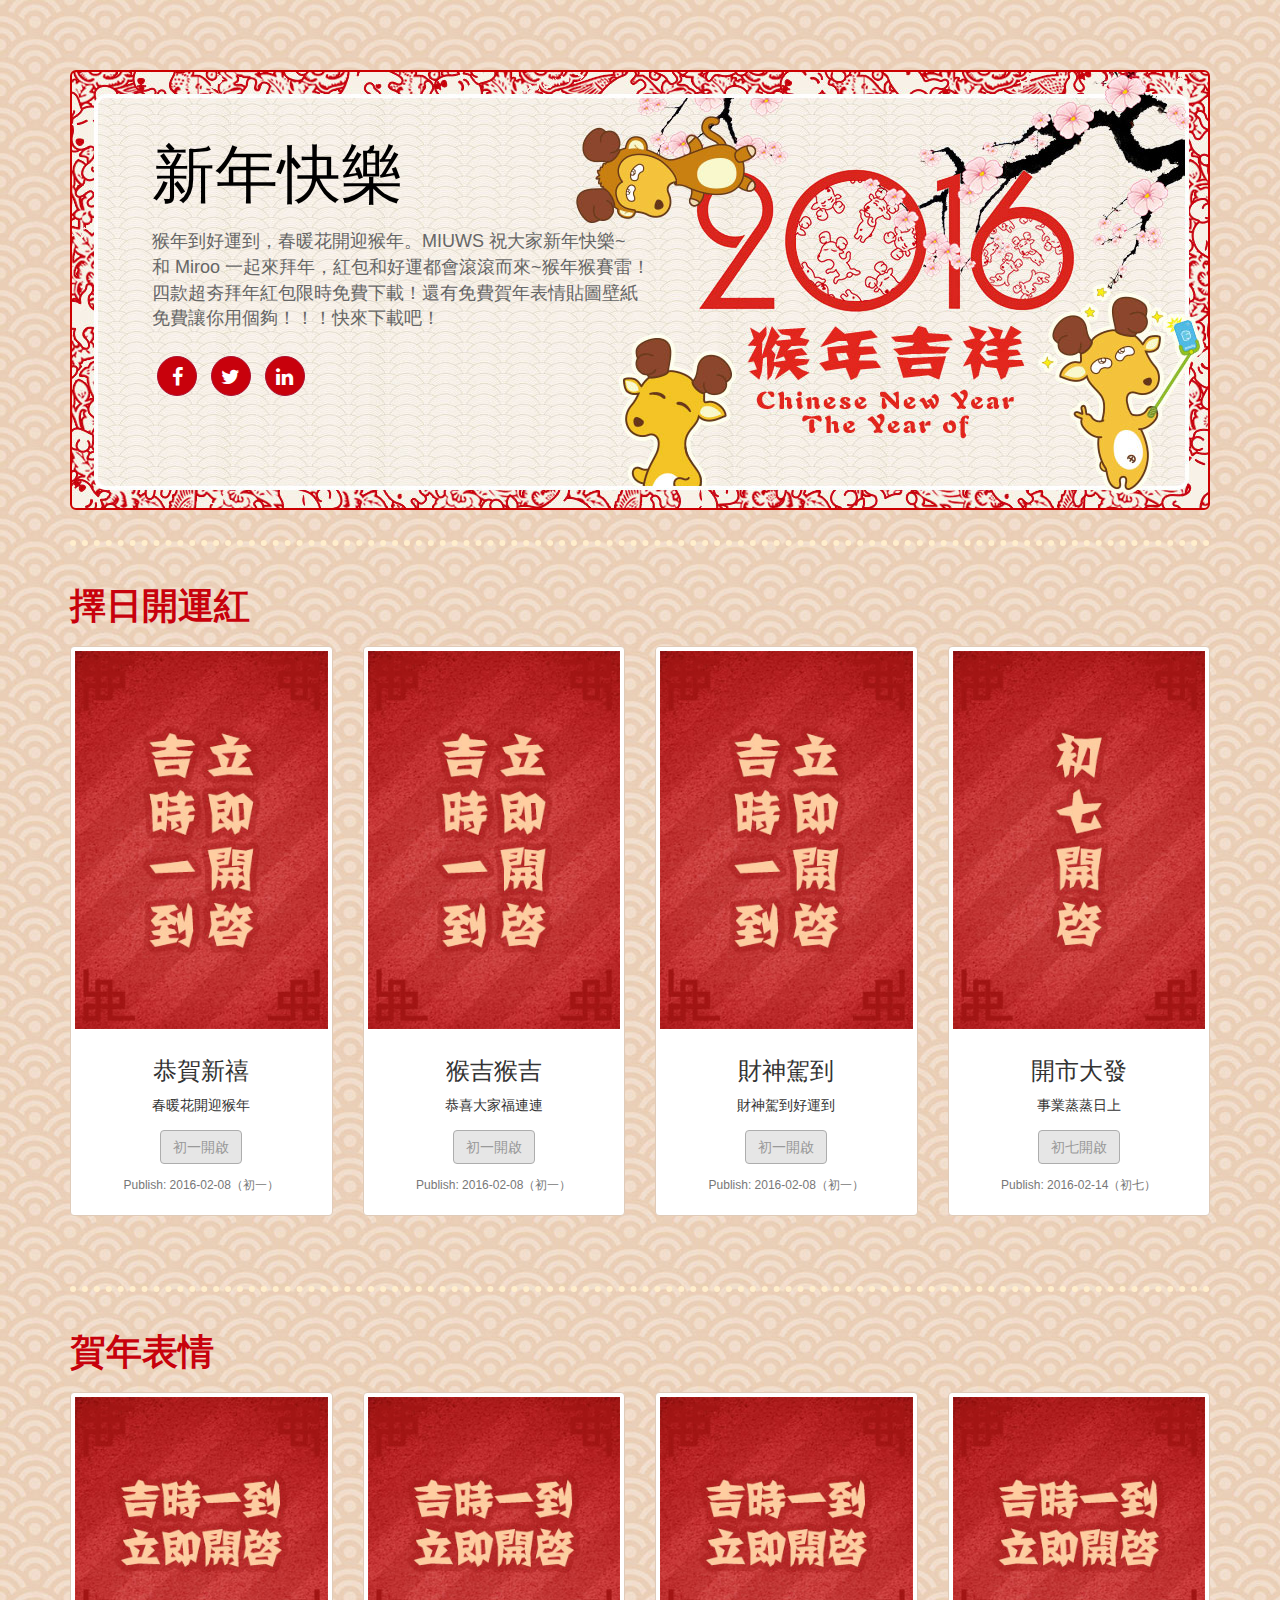
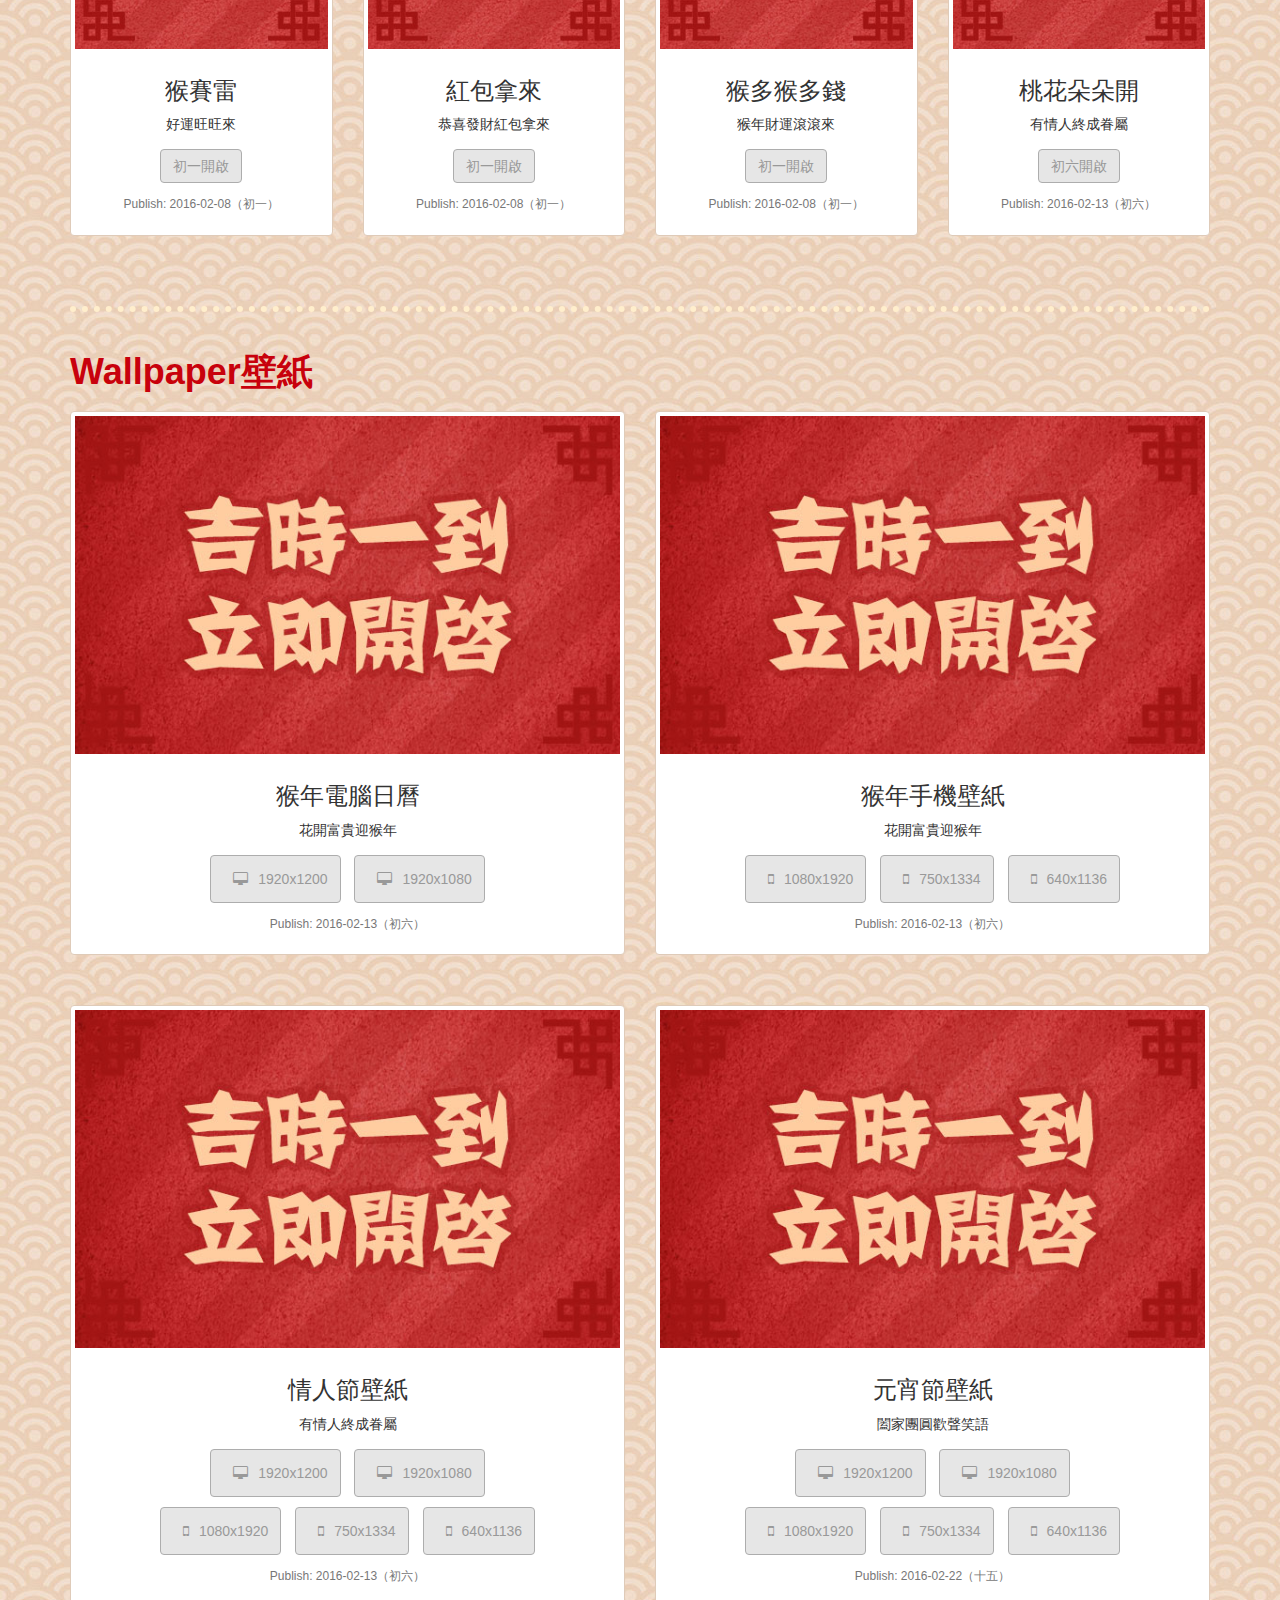
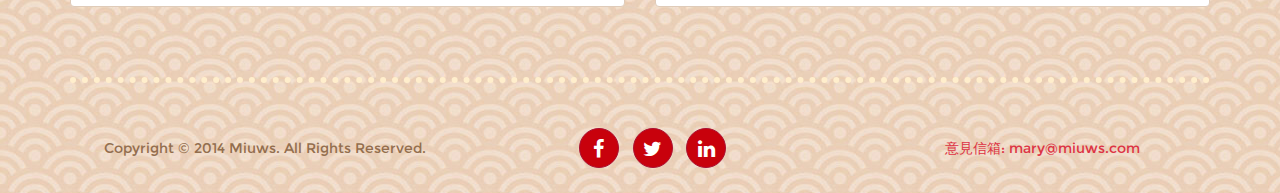
==== activity/ny-2016.html @ 9ef188cf "修改標題，加入品牌標識" ====
<!DOCTYPE html>
<html lang="en">
<head>
<meta charset="utf-8">
<meta http-equiv="X-UA-Compatible" content="IE=edge">
<meta name="viewport" content="width=device-width, initial-scale=1">
<meta name="description" content="">
<meta name="author" content="">
<title>MIUWS.COM - Happy Chinese New Year 2016</title>

<!-- Bootstrap Core CSS -->
<link rel="stylesheet" type="text/css" href="../css/bootstrap.min.css">

<!-- Custom CSS -->
<link href="css/heroic-features.css" rel="stylesheet">

<!-- Custom Fonts -->
<link href="../font-awesome/css/font-awesome.min.css" rel="stylesheet" type="text/css">
<link href="../googleapis/fonts.css" rel="stylesheet" type="text/css">

<!-- HTML5 Shim and Respond.js IE8 support of HTML5 elements and media queries -->
<!-- WARNING: Respond.js doesn't work if you view the page via file:// -->
<!--[if lt IE 9]>
        <script src="https://oss.maxcdn.com/libs/html5shiv/3.7.0/html5shiv.js"></script>
        <script src="https://oss.maxcdn.com/libs/respond.js/1.4.2/respond.min.js"></script>
    <![endif]-->

</head>

<body>

<!-- Page Content -->
<div class="container"> 
  
  <!-- Jumbotron Header -->
  <header class="jumbotron hero-spacer">
    <h1>新年快樂</h1>
    <p>猴年到好運到，春暖花開迎猴年。MIUWS 祝大家新年快樂~
    <br>和 Miroo 一起來拜年，紅包和好運都會滾滾而來~猴年猴賽雷！
    <br>四款超夯拜年紅包限時免費下載！還有免費賀年表情貼圖壁紙免費讓你用個夠！！！快來下載吧！
    </p>
    <ul class="list-inline social-buttons">
      <li class="text-center"><a href="https://www.facebook.com/MIUWS-790879564378055"><i class="fa fa-facebook"></i></a> </li>
      <li class="text-center"><a href="https://twitter.com/MiuwsFamily"><i class="fa fa-twitter"></i></a> </li>
      <li class="text-center"><a href="https://www.instagram.com/miuwsfamily/"><i class="fa fa-linkedin"></i></a> </li>
    </ul>
  </header>
  <hr>
  
  <!-- Title -->
  <div class="row">
    <div class="col-lg-12">
      <h1 class="add-subh1">擇日開運紅</h1>
    </div>
  </div>
  <!-- /.row --> 
  
  <!-- Page Features -->
  <div class="row text-center">
    <div class="col-md-3 col-sm-6 hero-feature">
      <div class="thumbnail"> <img src="ny-2016-img/300x450.jpg" alt="">
        <div class="caption">
          <h3>恭賀新禧</h3>
          <p>春暖花開迎猴年</p>
          <p> <a class="btn btn-default">初一開啟</a>
          <!--<p><a href="#" class="btn btn-primary">點擊下載</a>-->
          </p>
          <h6 class="text-muted">Publish: 2016-02-08（初一）</h6>
        </div>
      </div>
    </div>
    <div class="col-md-3 col-sm-6 hero-feature">
      <div class="thumbnail"> <img src="ny-2016-img/300x450.jpg" alt="">
        <div class="caption">
          <h3>猴吉猴吉</h3>
          <p>恭喜大家福連連</p>
          <p> <a class="btn btn-default">初一開啟</a>
          <!--<p><a href="#" class="btn btn-primary">點擊下載</a>-->
          </p>
          <h6 class="text-muted">Publish: 2016-02-08（初一）</h6>
        </div>
      </div>
    </div>
    <div class="col-md-3 col-sm-6 hero-feature">
      <div class="thumbnail"> <img src="ny-2016-img/300x450.jpg" alt="">
        <div class="caption">
          <h3>財神駕到</h3>
          <p>財神駕到好運到</p>
          <p> <a class="btn btn-default">初一開啟</a>
          <!--<p><a href="#" class="btn btn-primary">點擊下載</a>-->
          </p>
          <h6 class="text-muted">Publish: 2016-02-08（初一）</h6>
        </div>
      </div>
    </div>
    <div class="col-md-3 col-sm-6 hero-feature">
      <div class="thumbnail"> <img src="ny-2016-img/300x450-2.jpg" alt="">
        <div class="caption">
          <h3>開市大發</h3>
          <p>事業蒸蒸日上</p>
          <p> <a class="btn btn-default">初七開啟</a>
          <!--<p><a href="#" class="btn btn-primary">點擊下載</a>-->
          </p>
          <h6 class="text-muted">Publish: 2016-02-14（初七）</h6>
        </div>
      </div>
    </div>
  </div>
  <!-- /.row -->
  
  <hr>
  
  <!-- Title -->
  <div class="row">
    <div class="col-lg-12">
      <h1 class="add-subh1">賀年表情</h1>
    </div>
  </div>
  <!-- /.row --> 
  
  <!-- Page Features -->
  <div class="row text-center">
    <div class="col-md-3 col-sm-6 hero-feature">
      <div class="thumbnail"> <img src="ny-2016-img/300x300.jpg" alt="">
        <div class="caption">
          <h3>猴賽雷</h3>
          <p>好運旺旺來</p>
          <p> <a class="btn btn-default">初一開啟</a>
          <!--<p><a href="#" class="btn btn-primary">點擊下載</a>-->
          </p>
          <h6 class="text-muted">Publish: 2016-02-08（初一）</h6>
        </div>
      </div>
    </div>
    <div class="col-md-3 col-sm-6 hero-feature">
      <div class="thumbnail"> <img src="ny-2016-img/300x300.jpg" alt="">
        <div class="caption">
          <h3>紅包拿來</h3>
          <p>恭喜發財紅包拿來</p>
          <p> <a class="btn btn-default">初一開啟</a>
          <!--<p><a href="#" class="btn btn-primary">點擊下載</a>-->
          </p>
          <h6 class="text-muted">Publish: 2016-02-08（初一）</h6>
        </div>
      </div>
    </div>
    <div class="col-md-3 col-sm-6 hero-feature">
      <div class="thumbnail"> <img src="ny-2016-img/300x300.jpg" alt="">
        <div class="caption">
          <h3>猴多猴多錢</h3>
          <p>猴年財運滾滾來</p>
          <p> <a class="btn btn-default">初一開啟</a>
          <!--<p><a href="#" class="btn btn-primary">點擊下載</a>-->
          </p>
          <h6 class="text-muted">Publish: 2016-02-08（初一）</h6>
        </div>
      </div>
    </div>
    <div class="col-md-3 col-sm-6 hero-feature">
      <div class="thumbnail"> <img src="ny-2016-img/300x300.jpg" alt="">
        <div class="caption">
          <h3>桃花朵朵開</h3>
          <p>有情人終成眷屬</p>
          <p> <a class="btn btn-default">初六開啟</a>
          <!--<p><a href="#" class="btn btn-primary">點擊下載</a>-->
          </p>
          <h6 class="text-muted">Publish: 2016-02-13（初六）</h6>
        </div>
      </div>
    </div>
  </div>
  <!-- /.row -->
  
  <hr>
  
  <!-- Title -->
  <div class="row">
    <div class="col-lg-12">
      <h1 class="add-subh1">Wallpaper壁紙</h1>
    </div>
  </div>
  <!-- /.row --> 
  
  <!-- Page Features -->
  <div class="row text-center">
    <div class="col-sm-6 hero-feature">
      <div class="thumbnail"> <img src="ny-2016-img/580x360.jpg" alt="">
        <div class="caption">
          <h3>猴年電腦日曆</h3>
          <p>花開富貴迎猴年</p>
          <p>
          	<a class="btn btn-default"><i class="fa fa-desktop"></i>1920x1200</a><!-- primary -->
          	<a class="btn btn-default"><i class="fa fa-desktop"></i>1920x1080</a>
          </p>
          <h6 class="text-muted">Publish: 2016-02-13（初六）</h6>
        </div>
      </div>
    </div>
    <div class="col-sm-6 hero-feature">
      <div class="thumbnail"> <img src="ny-2016-img/580x360.jpg" alt="">
        <div class="caption">
          <h3>猴年手機壁紙</h3>
          <p>花開富貴迎猴年</p>
          <p>
            <a class="btn btn-default"><i class="fa fa-mobile-phone"></i>1080x1920</a>
            <a class="btn btn-default"><i class="fa fa-mobile-phone"></i>750x1334</a>
            <a class="btn btn-default"><i class="fa fa-mobile-phone"></i>640x1136</a>
          </p>
          <h6 class="text-muted">Publish: 2016-02-13（初六）</h6>
        </div>
      </div>
    </div>
  </div>
  <!-- /.row -->
  
  <!-- Page Features -->
  <div class="row text-center">
    <div class="col-sm-6 hero-feature">
      <div class="thumbnail"> <img src="ny-2016-img/580x360.jpg" alt="">
        <div class="caption">
          <h3>情人節壁紙</h3>
          <p>有情人終成眷屬</p>
          <p>
          	<a class="btn btn-default"><i class="fa fa-desktop"></i>1920x1200</a>
          	<a class="btn btn-default"><i class="fa fa-desktop"></i>1920x1080</a>
            <br>
            <a class="btn btn-default"><i class="fa fa-mobile-phone"></i>1080x1920</a>
            <a class="btn btn-default"><i class="fa fa-mobile-phone"></i>750x1334</a>
            <a class="btn btn-default"><i class="fa fa-mobile-phone"></i>640x1136</a>
          </p>
          <h6 class="text-muted">Publish: 2016-02-13（初六）</h6>
        </div>
      </div>
    </div>
    <div class="col-sm-6 hero-feature">
      <div class="thumbnail"> <img src="ny-2016-img/580x360.jpg" alt="">
        <div class="caption">
          <h3>元宵節壁紙</h3>
          <p>闔家團圓歡聲笑語</p>
          <p>
          	<a class="btn btn-default"><i class="fa fa-desktop"></i>1920x1200</a>
            <a class="btn btn-default"><i class="fa fa-desktop"></i>1920x1080</a>
            <br>
            <a class="btn btn-default"><i class="fa fa-mobile-phone"></i>1080x1920</a>
            <a class="btn btn-default"><i class="fa fa-mobile-phone"></i>750x1334</a>
            <a class="btn btn-default"><i class="fa fa-mobile-phone"></i>640x1136</a>
          </p>
          <h6 class="text-muted">Publish: 2016-02-22（十五）</h6>
        </div>
      </div>
    </div>
  </div>
  <!-- /.row -->
  
  <hr>
  
  <!-- Footer -->
  <footer>
    <div class="container">
      <div class="row">
        <div class="col-md-4"> <span class="copyright">Copyright &copy; 2014 Miuws. All Rights Reserved.</span> </div>
        <div class="col-md-4">
          <ul class="list-inline social-buttons">
            <li><a href="https://www.facebook.com/MIUWS-790879564378055"><i class="fa fa-facebook"></i></a> </li>
            <li><a href="https://twitter.com/MiuwsFamily"><i class="fa fa-twitter"></i></a> </li>
            <li><a href="https://www.instagram.com/miuwsfamily/"><i class="fa fa-linkedin"></i></a> </li>
          </ul>
        </div>
        <div class="col-md-4">
          <ul class="list-inline quicklinks">
			<li><a href="mailto:mary@miuws.com‍">意見信箱: mary@miuws.com‍‍</a></li>
          </ul>
        </div>
      </div>
    </div>
  </footer>
</div>
<!-- /.container --> 


<!-- jQuery --> 
<script src="../js/jquery.js"></script> 

<!-- Bootstrap Core JavaScript --> 
<script src="../js/bootstrap.min.js"></script>


</body>
</html>
---- activity/css/heroic-features.css ----
/*!
 * Start Bootstrap - Heroic Features HTML Template (http://startbootstrap.com)
 * Code licensed under the Apache License v2.0.
 * For details, see http://www.apache.org/licenses/LICENSE-2.0.
 */

body {
    padding-top: 20px; /* Required padding for .navbar-fixed-top. Remove if using .navbar-static-top. Change if height of navigation changes. */
	background-image: url(../ny-2016-img/background.jpg);
	font-family:"Helvetica Neue", Helvetica, Arial, "Microsoft YaHei", sans-serif, "Heiti SC light", "Droid Sans"
}

.hero-spacer {
    margin-top: 50px;
}

.hero-feature {
    margin-bottom: 30px;
}

/* footer {
    margin: 50px 0;
} */

/* add css */
hr {
	border-top: 6px dotted #fec;
}

a {
	color: #d34;
    text-decoration: none;
}
a:hover {
	color: #a13;
    text-decoration: underline;
}

h1.add-subh1 {
	font-weight:bold;
	color:#c8010c;
	margin-bottom:20px;
}

ul.social-buttons {
	margin-bottom:0
}
ul.social-buttons li a {
	display:block;
	background-color:#c8010c;
	border:1px solid #a13;
	height:40px;
	width:40px;
	border-radius:100%;
	font-size:20px;
	line-height:40px;
	color:#fff;
	outline:0;
	-webkit-transition:all .3s;
	-moz-transition:all .3s;
	transition:all .3s
}

.jumbotron {
	height:440px;
	background-image:url(../ny-2016-img/tb-banner.jpg);
	border:2px solid #c00
}
.jumbotron h1 {
	margin:20px;
	color:#000;
}
.jumbotron p {
	margin:20px;
	margin-bottom:24px;
	max-width:500px;
	font-size:18px;
	color:#666;
}
.jumbotron ul {
	margin:20px;
}

.thumbnail p a {
	margin:5px;
}
.thumbnail p a i {
	margin:10px;
}

.thumbnail {
	border: 1px solid #dfcbb9
}

.btn-primary {
	background-color:#d34;
	border-color:#a13;
}
.btn-primary:hover {
	color:#a13;
	background-color:#fd0;
	border-color:#fc0
}
.btn-default {
	color:#999;
	background-color:#e6e6e6;
	border-color:#adadad
}
.btn-default:hover {
	color:#999;
	background-color:#e6e6e6;
	border-color:#adadad
}

footer {
	padding:25px 0;
	color:#936e4e;
	text-align:center
}
footer span.copyright {
	line-height:40px;
	font-family:Montserrat, "Helvetica Neue", Helvetica, Arial, "Microsoft YaHei", sans-serif, "Heiti SC light", "Droid Sans";
	text-transform:uppercase;
	text-transform:none
}
footer ul.quicklinks {
	margin-bottom:0;
	line-height:40px;
	font-family:Montserrat, "Helvetica Neue", Helvetica, Arial, "Microsoft YaHei", sans-serif, "Heiti SC light", "Droid Sans";
	text-transform:uppercase;
	text-transform:none
}
---- googleapis/fonts.css ----
/* Montserrat */
/* latin */
@font-face {
  font-family: 'Montserrat';
  font-style: normal;
  font-weight: 400;
  src: local('Montserrat-Regular'), url(fonts/Montserrat//zhcz-_WihjSQC0oHJ9TCYPk_vArhqVIZ0nv9q090hN8.woff2) format('woff2');
  unicode-range: U+0000-00FF, U+0131, U+0152-0153, U+02C6, U+02DA, U+02DC, U+2000-206F, U+2074, U+20AC, U+2212, U+2215, U+E0FF, U+EFFD, U+F000;
}
/* latin */
@font-face {
  font-family: 'Montserrat';
  font-style: normal;
  font-weight: 700;
  src: local('Montserrat-Bold'), url(fonts/Montserrat/IQHow_FEYlDC4Gzy_m8fcoWiMMZ7xLd792ULpGE4W_Y.woff2) format('woff2');
  unicode-range: U+0000-00FF, U+0131, U+0152-0153, U+02C6, U+02DA, U+02DC, U+2000-206F, U+2074, U+20AC, U+2212, U+2215, U+E0FF, U+EFFD, U+F000;
}

/* Kaushan Script */
/* latin-ext */
@font-face {
  font-family: 'Kaushan Script';
  font-style: normal;
  font-weight: 400;
  src: local('Kaushan Script'), local('KaushanScript-Regular'), url(fonts/KaushanScript/qx1LSqts-NtiKcLw4N03IO87R-l0-Xx_7cYc0ZX1ifE.woff2) format('woff2');
  unicode-range: U+0100-024F, U+1E00-1EFF, U+20A0-20AB, U+20AD-20CF, U+2C60-2C7F, U+A720-A7FF;
}
/* latin */
@font-face {
  font-family: 'Kaushan Script';
  font-style: normal;
  font-weight: 400;
  src: local('Kaushan Script'), local('KaushanScript-Regular'), url(fonts/KaushanScript/qx1LSqts-NtiKcLw4N03IEd0sm1ffa_JvZxsF_BEwQk.woff2) format('woff2');
  unicode-range: U+0000-00FF, U+0131, U+0152-0153, U+02C6, U+02DA, U+02DC, U+2000-206F, U+2074, U+20AC, U+2212, U+2215, U+E0FF, U+EFFD, U+F000;
}

/* Droid Serif */
/* latin */
@font-face {
  font-family: 'Droid Serif';
  font-style: normal;
  font-weight: 400;
  src: local('Droid Serif'), local('DroidSerif'), url(fonts/DroidSerif/0AKsP294HTD-nvJgucYTaI4P5ICox8Kq3LLUNMylGO4.woff2) format('woff2');
  unicode-range: U+0000-00FF, U+0131, U+0152-0153, U+02C6, U+02DA, U+02DC, U+2000-206F, U+2074, U+20AC, U+2212, U+2215, U+E0FF, U+EFFD, U+F000;
}
/* latin */
@font-face {
  font-family: 'Droid Serif';
  font-style: normal;
  font-weight: 700;
  src: local('Droid Serif Bold'), local('DroidSerif-Bold'), url(fonts/DroidSerif/QQt14e8dY39u-eYBZmppwYlIZu-HDpmDIZMigmsroc4.woff2) format('woff2');
  unicode-range: U+0000-00FF, U+0131, U+0152-0153, U+02C6, U+02DA, U+02DC, U+2000-206F, U+2074, U+20AC, U+2212, U+2215, U+E0FF, U+EFFD, U+F000;
}
/* latin */
@font-face {
  font-family: 'Droid Serif';
  font-style: italic;
  font-weight: 400;
  src: local('Droid Serif Italic'), local('DroidSerif-Italic'), url(fonts/DroidSerif/cj2hUnSRBhwmSPr9kS5898u2Q0OS-KeTAWjgkS85mDg.woff2) format('woff2');
  unicode-range: U+0000-00FF, U+0131, U+0152-0153, U+02C6, U+02DA, U+02DC, U+2000-206F, U+2074, U+20AC, U+2212, U+2215, U+E0FF, U+EFFD, U+F000;
}
/* latin */
@font-face {
  font-family: 'Droid Serif';
  font-style: italic;
  font-weight: 700;
  src: local('Droid Serif Bold Italic'), local('DroidSerif-BoldItalic'), url(fonts/DroidSerif/c92rD_x0V1LslSFt3-QEpo9ObOXPY1wUIXqKtDjSdsY.woff2) format('woff2');
  unicode-range: U+0000-00FF, U+0131, U+0152-0153, U+02C6, U+02DA, U+02DC, U+2000-206F, U+2074, U+20AC, U+2212, U+2215, U+E0FF, U+EFFD, U+F000;
}

/* Roboto Slab */
/* cyrillic-ext */
@font-face {
  font-family: 'Roboto Slab';
  font-style: normal;
  font-weight: 100;
  src: local('Roboto Slab Thin'), local('RobotoSlab-Thin'), url(fonts/RobotoSlab/MEz38VLIFL-t46JUtkIEgHcHpeTo4zNkUa02-F9r1VE.woff2) format('woff2');
  unicode-range: U+0460-052F, U+20B4, U+2DE0-2DFF, U+A640-A69F;
}
/* cyrillic */
@font-face {
  font-family: 'Roboto Slab';
  font-style: normal;
  font-weight: 100;
  src: local('Roboto Slab Thin'), local('RobotoSlab-Thin'), url(fonts/RobotoSlab/MEz38VLIFL-t46JUtkIEgJHDipyzW3oxlM2ogtcJE3o.woff2) format('woff2');
  unicode-range: U+0400-045F, U+0490-0491, U+04B0-04B1, U+2116;
}
/* greek-ext */
@font-face {
  font-family: 'Roboto Slab';
  font-style: normal;
  font-weight: 100;
  src: local('Roboto Slab Thin'), local('RobotoSlab-Thin'), url(fonts/RobotoSlab/MEz38VLIFL-t46JUtkIEgArQu7msDD1BXoJWeH_ykbQ.woff2) format('woff2');
  unicode-range: U+1F00-1FFF;
}
/* greek */
@font-face {
  font-family: 'Roboto Slab';
  font-style: normal;
  font-weight: 100;
  src: local('Roboto Slab Thin'), local('RobotoSlab-Thin'), url(fonts/RobotoSlab/MEz38VLIFL-t46JUtkIEgD_9YuvR6BbpvcNvv-P7CJ0.woff2) format('woff2');
  unicode-range: U+0370-03FF;
}
/* vietnamese */
@font-face {
  font-family: 'Roboto Slab';
  font-style: normal;
  font-weight: 100;
  src: local('Roboto Slab Thin'), local('RobotoSlab-Thin'), url(fonts/RobotoSlab/MEz38VLIFL-t46JUtkIEgCGQb_MN5JCwpvZt9ko0I5U.woff2) format('woff2');
  unicode-range: U+0102-0103, U+1EA0-1EF1, U+20AB;
}
/* latin-ext */
@font-face {
  font-family: 'Roboto Slab';
  font-style: normal;
  font-weight: 100;
  src: local('Roboto Slab Thin'), local('RobotoSlab-Thin'), url(fonts/RobotoSlab/MEz38VLIFL-t46JUtkIEgLr6l97bd_cX8oZCLqDvOn0.woff2) format('woff2');
  unicode-range: U+0100-024F, U+1E00-1EFF, U+20A0-20AB, U+20AD-20CF, U+2C60-2C7F, U+A720-A7FF;
}
/* latin */
@font-face {
  font-family: 'Roboto Slab';
  font-style: normal;
  font-weight: 100;
  src: local('Roboto Slab Thin'), local('RobotoSlab-Thin'), url(fonts/RobotoSlab/MEz38VLIFL-t46JUtkIEgNFPPhm6yPYYGACxOp9LMJ4.woff2) format('woff2');
  unicode-range: U+0000-00FF, U+0131, U+0152-0153, U+02C6, U+02DA, U+02DC, U+2000-206F, U+2074, U+20AC, U+2212, U+2215, U+E0FF, U+EFFD, U+F000;
}
/* cyrillic-ext */
@font-face {
  font-family: 'Roboto Slab';
  font-style: normal;
  font-weight: 300;
  src: local('Roboto Slab Light'), local('RobotoSlab-Light'), url(fonts/RobotoSlab/dazS1PrQQuCxC3iOAJFEJRgVThLs8Y7ETJzDCYFCSLE.woff2) format('woff2');
  unicode-range: U+0460-052F, U+20B4, U+2DE0-2DFF, U+A640-A69F;
}
/* cyrillic */
@font-face {
  font-family: 'Roboto Slab';
  font-style: normal;
  font-weight: 300;
  src: local('Roboto Slab Light'), local('RobotoSlab-Light'), url(fonts/RobotoSlab/dazS1PrQQuCxC3iOAJFEJZiMaisvaUVUsYyVzOmndek.woff2) format('woff2');
  unicode-range: U+0400-045F, U+0490-0491, U+04B0-04B1, U+2116;
}
/* greek-ext */
@font-face {
  font-family: 'Roboto Slab';
  font-style: normal;
  font-weight: 300;
  src: local('Roboto Slab Light'), local('RobotoSlab-Light'), url(fonts/RobotoSlab/dazS1PrQQuCxC3iOAJFEJbBAWGjcah5Ky0jbCgIwDB8.woff2) format('woff2');
  unicode-range: U+1F00-1FFF;
}
/* greek */
@font-face {
  font-family: 'Roboto Slab';
  font-style: normal;
  font-weight: 300;
  src: local('Roboto Slab Light'), local('RobotoSlab-Light'), url(fonts/RobotoSlab/dazS1PrQQuCxC3iOAJFEJf14vlcfyPYlAcQy2UfDRm4.woff2) format('woff2');
  unicode-range: U+0370-03FF;
}
/* vietnamese */
@font-face {
  font-family: 'Roboto Slab';
  font-style: normal;
  font-weight: 300;
  src: local('Roboto Slab Light'), local('RobotoSlab-Light'), url(fonts/RobotoSlab/dazS1PrQQuCxC3iOAJFEJafJul7RR1X4poJgi27uS4w.woff2) format('woff2');
  unicode-range: U+0102-0103, U+1EA0-1EF1, U+20AB;
}
/* latin-ext */
@font-face {
  font-family: 'Roboto Slab';
  font-style: normal;
  font-weight: 300;
  src: local('Roboto Slab Light'), local('RobotoSlab-Light'), url(fonts/RobotoSlab/dazS1PrQQuCxC3iOAJFEJavyPXdneeGd26m9EmFSSWg.woff2) format('woff2');
  unicode-range: U+0100-024F, U+1E00-1EFF, U+20A0-20AB, U+20AD-20CF, U+2C60-2C7F, U+A720-A7FF;
}
/* latin */
@font-face {
  font-family: 'Roboto Slab';
  font-style: normal;
  font-weight: 300;
  src: local('Roboto Slab Light'), local('RobotoSlab-Light'), url(fonts/RobotoSlab/dazS1PrQQuCxC3iOAJFEJUo2lTMeWA_kmIyWrkNCwPc.woff2) format('woff2');
  unicode-range: U+0000-00FF, U+0131, U+0152-0153, U+02C6, U+02DA, U+02DC, U+2000-206F, U+2074, U+20AC, U+2212, U+2215, U+E0FF, U+EFFD, U+F000;
}
/* cyrillic-ext */
@font-face {
  font-family: 'Roboto Slab';
  font-style: normal;
  font-weight: 400;
  src: local('Roboto Slab Regular'), local('RobotoSlab-Regular'), url(fonts/RobotoSlab/y7lebkjgREBJK96VQi37ZjTOQ_MqJVwkKsUn0wKzc2I.woff2) format('woff2');
  unicode-range: U+0460-052F, U+20B4, U+2DE0-2DFF, U+A640-A69F;
}
/* cyrillic */
@font-face {
  font-family: 'Roboto Slab';
  font-style: normal;
  font-weight: 400;
  src: local('Roboto Slab Regular'), local('RobotoSlab-Regular'), url(fonts/RobotoSlab/y7lebkjgREBJK96VQi37ZjUj_cnvWIuuBMVgbX098Mw.woff2) format('woff2');
  unicode-range: U+0400-045F, U+0490-0491, U+04B0-04B1, U+2116;
}
/* greek-ext */
@font-face {
  font-family: 'Roboto Slab';
  font-style: normal;
  font-weight: 400;
  src: local('Roboto Slab Regular'), local('RobotoSlab-Regular'), url(fonts/RobotoSlab/y7lebkjgREBJK96VQi37ZkbcKLIaa1LC45dFaAfauRA.woff2) format('woff2');
  unicode-range: U+1F00-1FFF;
}
/* greek */
@font-face {
  font-family: 'Roboto Slab';
  font-style: normal;
  font-weight: 400;
  src: local('Roboto Slab Regular'), local('RobotoSlab-Regular'), url(fonts/RobotoSlab/y7lebkjgREBJK96VQi37Zmo_sUJ8uO4YLWRInS22T3Y.woff2) format('woff2');
  unicode-range: U+0370-03FF;
}
/* vietnamese */
@font-face {
  font-family: 'Roboto Slab';
  font-style: normal;
  font-weight: 400;
  src: local('Roboto Slab Regular'), local('RobotoSlab-Regular'), url(fonts/RobotoSlab/y7lebkjgREBJK96VQi37Zr6up8jxqWt8HVA3mDhkV_0.woff2) format('woff2');
  unicode-range: U+0102-0103, U+1EA0-1EF1, U+20AB;
}
/* latin-ext */
@font-face {
  font-family: 'Roboto Slab';
  font-style: normal;
  font-weight: 400;
  src: local('Roboto Slab Regular'), local('RobotoSlab-Regular'), url(fonts/RobotoSlab/y7lebkjgREBJK96VQi37ZiYE0-AqJ3nfInTTiDXDjU4.woff2) format('woff2');
  unicode-range: U+0100-024F, U+1E00-1EFF, U+20A0-20AB, U+20AD-20CF, U+2C60-2C7F, U+A720-A7FF;
}
/* latin */
@font-face {
  font-family: 'Roboto Slab';
  font-style: normal;
  font-weight: 400;
  src: local('Roboto Slab Regular'), local('RobotoSlab-Regular'), url(fonts/RobotoSlab/y7lebkjgREBJK96VQi37Zo4P5ICox8Kq3LLUNMylGO4.woff2) format('woff2');
  unicode-range: U+0000-00FF, U+0131, U+0152-0153, U+02C6, U+02DA, U+02DC, U+2000-206F, U+2074, U+20AC, U+2212, U+2215, U+E0FF, U+EFFD, U+F000;
}
/* cyrillic-ext */
@font-face {
  font-family: 'Roboto Slab';
  font-style: normal;
  font-weight: 700;
  src: local('Roboto Slab Bold'), local('RobotoSlab-Bold'), url(fonts/RobotoSlab/dazS1PrQQuCxC3iOAJFEJZ6iIh_FvlUHQwED9Yt5Kbw.woff2) format('woff2');
  unicode-range: U+0460-052F, U+20B4, U+2DE0-2DFF, U+A640-A69F;
}
/* cyrillic */
@font-face {
  font-family: 'Roboto Slab';
  font-style: normal;
  font-weight: 700;
  src: local('Roboto Slab Bold'), local('RobotoSlab-Bold'), url(fonts/RobotoSlab/dazS1PrQQuCxC3iOAJFEJS_vZmeiCMnoWNN9rHBYaTc.woff2) format('woff2');
  unicode-range: U+0400-045F, U+0490-0491, U+04B0-04B1, U+2116;
}
/* greek-ext */
@font-face {
  font-family: 'Roboto Slab';
  font-style: normal;
  font-weight: 700;
  src: local('Roboto Slab Bold'), local('RobotoSlab-Bold'), url(fonts/RobotoSlab/dazS1PrQQuCxC3iOAJFEJSFaMxiho_5XQnyRZzQsrZs.woff2) format('woff2');
  unicode-range: U+1F00-1FFF;
}
/* greek */
@font-face {
  font-family: 'Roboto Slab';
  font-style: normal;
  font-weight: 700;
  src: local('Roboto Slab Bold'), local('RobotoSlab-Bold'), url(fonts/RobotoSlab/dazS1PrQQuCxC3iOAJFEJQalQocB-__pDVGhF3uS2Ks.woff2) format('woff2');
  unicode-range: U+0370-03FF;
}
/* vietnamese */
@font-face {
  font-family: 'Roboto Slab';
  font-style: normal;
  font-weight: 700;
  src: local('Roboto Slab Bold'), local('RobotoSlab-Bold'), url(fonts/RobotoSlab/dazS1PrQQuCxC3iOAJFEJWhQUTDJGru-0vvUpABgH8I.woff2) format('woff2');
  unicode-range: U+0102-0103, U+1EA0-1EF1, U+20AB;
}
/* latin-ext */
@font-face {
  font-family: 'Roboto Slab';
  font-style: normal;
  font-weight: 700;
  src: local('Roboto Slab Bold'), local('RobotoSlab-Bold'), url(fonts/RobotoSlab/dazS1PrQQuCxC3iOAJFEJejkDdvhIIFj_YMdgqpnSB0.woff2) format('woff2');
  unicode-range: U+0100-024F, U+1E00-1EFF, U+20A0-20AB, U+20AD-20CF, U+2C60-2C7F, U+A720-A7FF;
}
/* latin */
@font-face {
  font-family: 'Roboto Slab';
  font-style: normal;
  font-weight: 700;
  src: local('Roboto Slab Bold'), local('RobotoSlab-Bold'), url(fonts/RobotoSlab/dazS1PrQQuCxC3iOAJFEJYlIZu-HDpmDIZMigmsroc4.woff2) format('woff2');
  unicode-range: U+0000-00FF, U+0131, U+0152-0153, U+02C6, U+02DA, U+02DC, U+2000-206F, U+2074, U+20AC, U+2212, U+2215, U+E0FF, U+EFFD, U+F000;
}
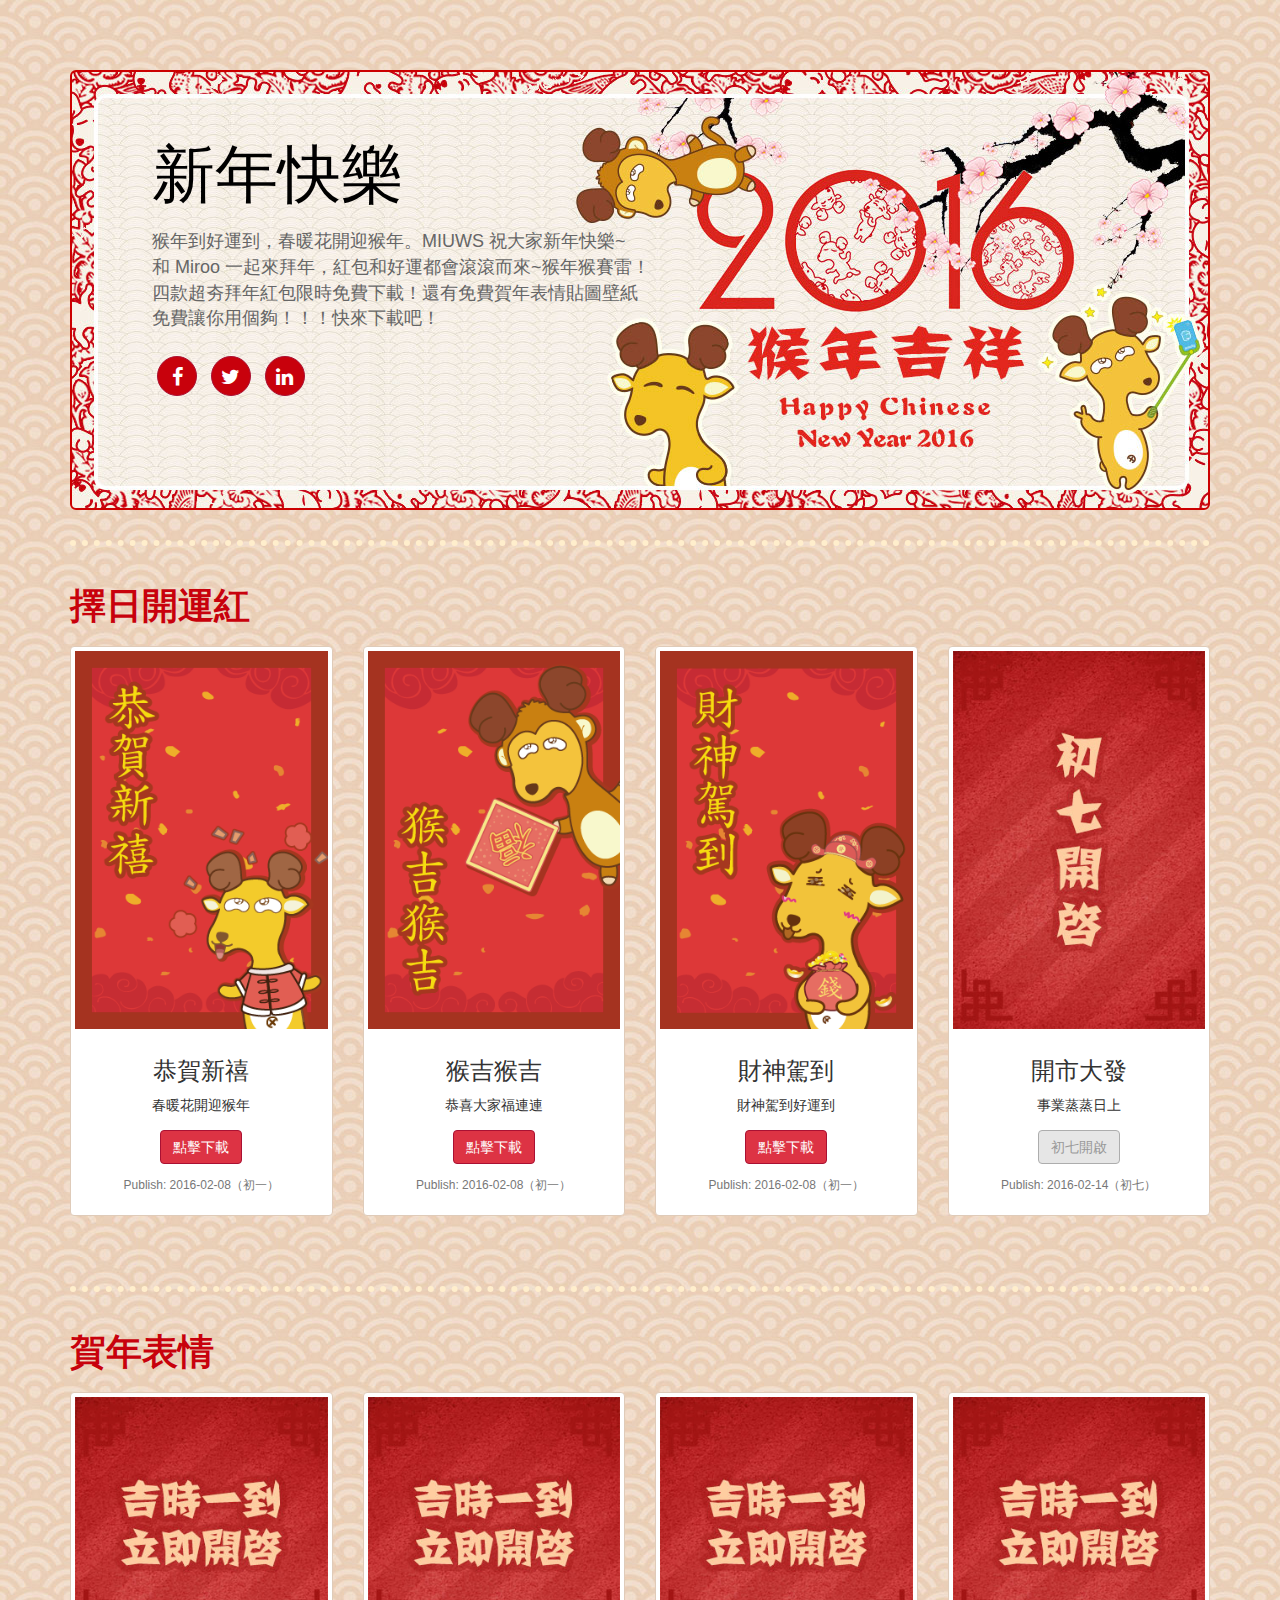
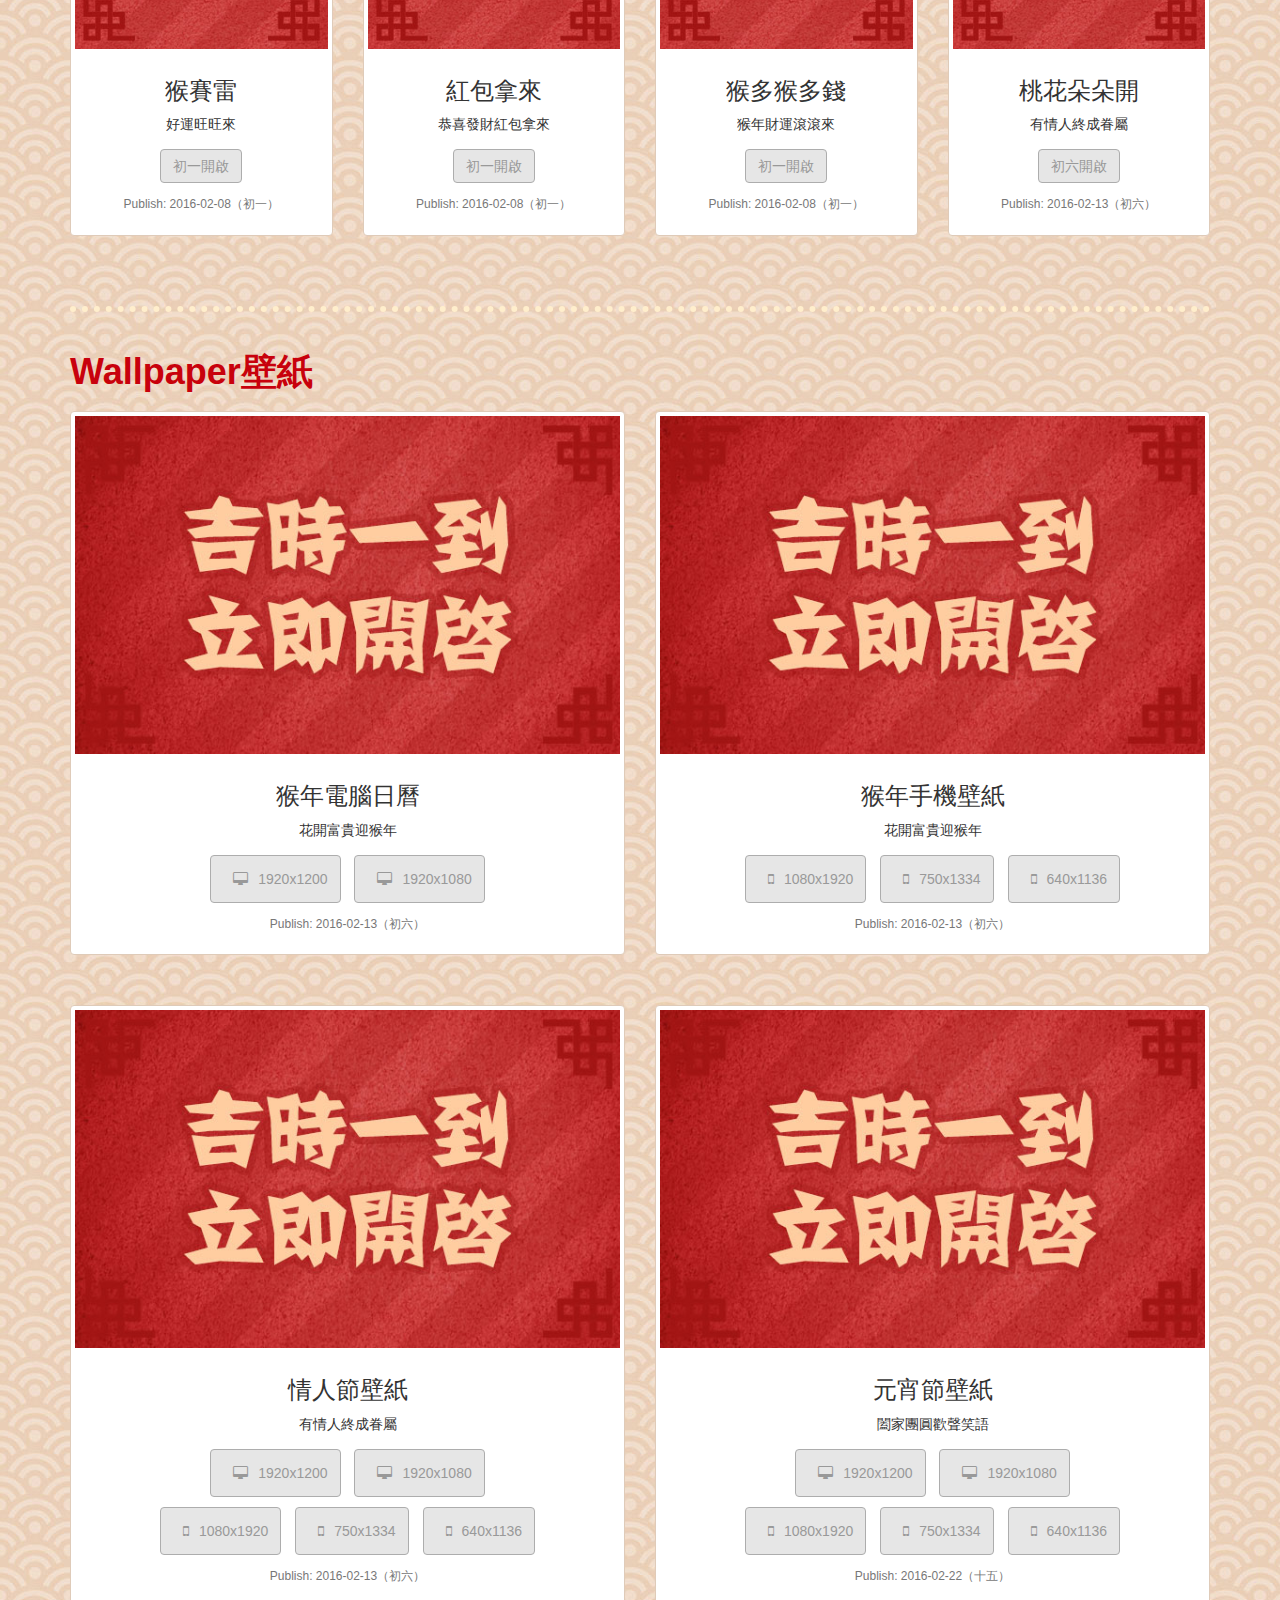
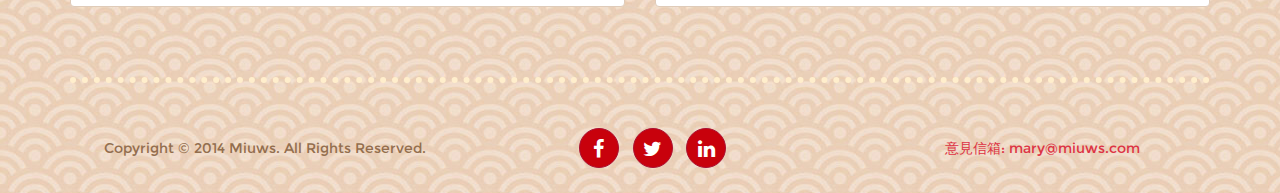
==== commit 07e91038: "初一紅包圖片" ====
--- a/activity/ny-2016.html
+++ b/activity/ny-2016.html
@@ -58,36 +58,33 @@
   <!-- Page Features -->
   <div class="row text-center">
     <div class="col-md-3 col-sm-6 hero-feature">
-      <div class="thumbnail"> <img src="ny-2016-img/300x450.jpg" alt="">
+      <div class="thumbnail"> <img src="ny-2016-img/ghxx.png" alt="">
         <div class="caption">
           <h3>恭賀新禧</h3>
           <p>春暖花開迎猴年</p>
-          <p> <a class="btn btn-default">初一開啟</a>
-          <!--<p><a href="#" class="btn btn-primary">點擊下載</a>-->
-          </p>
-          <h6 class="text-muted">Publish: 2016-02-08（初一）</h6>
-        </div>
-      </div>
-    </div>
-    <div class="col-md-3 col-sm-6 hero-feature">
-      <div class="thumbnail"> <img src="ny-2016-img/300x450.jpg" alt="">
+          <p><a href="ny-2016-img/ghxx.png" class="btn btn-primary">點擊下載</a>
+          </p>
+          <h6 class="text-muted">Publish: 2016-02-08（初一）</h6>
+        </div>
+      </div>
+    </div>
+    <div class="col-md-3 col-sm-6 hero-feature">
+      <div class="thumbnail"> <img src="ny-2016-img/hjhj.png" alt="">
         <div class="caption">
           <h3>猴吉猴吉</h3>
           <p>恭喜大家福連連</p>
-          <p> <a class="btn btn-default">初一開啟</a>
-          <!--<p><a href="#" class="btn btn-primary">點擊下載</a>-->
-          </p>
-          <h6 class="text-muted">Publish: 2016-02-08（初一）</h6>
-        </div>
-      </div>
-    </div>
-    <div class="col-md-3 col-sm-6 hero-feature">
-      <div class="thumbnail"> <img src="ny-2016-img/300x450.jpg" alt="">
+          <p><a href="ny-2016-img/hjhj.png" class="btn btn-primary">點擊下載</a>
+          </p>
+          <h6 class="text-muted">Publish: 2016-02-08（初一）</h6>
+        </div>
+      </div>
+    </div>
+    <div class="col-md-3 col-sm-6 hero-feature">
+      <div class="thumbnail"> <img src="ny-2016-img/csjd.png" alt="">
         <div class="caption">
           <h3>財神駕到</h3>
           <p>財神駕到好運到</p>
-          <p> <a class="btn btn-default">初一開啟</a>
-          <!--<p><a href="#" class="btn btn-primary">點擊下載</a>-->
+          <p><a href="ny-2016-img/csjd.png" class="btn btn-primary">點擊下載</a>
           </p>
           <h6 class="text-muted">Publish: 2016-02-08（初一）</h6>
         </div>
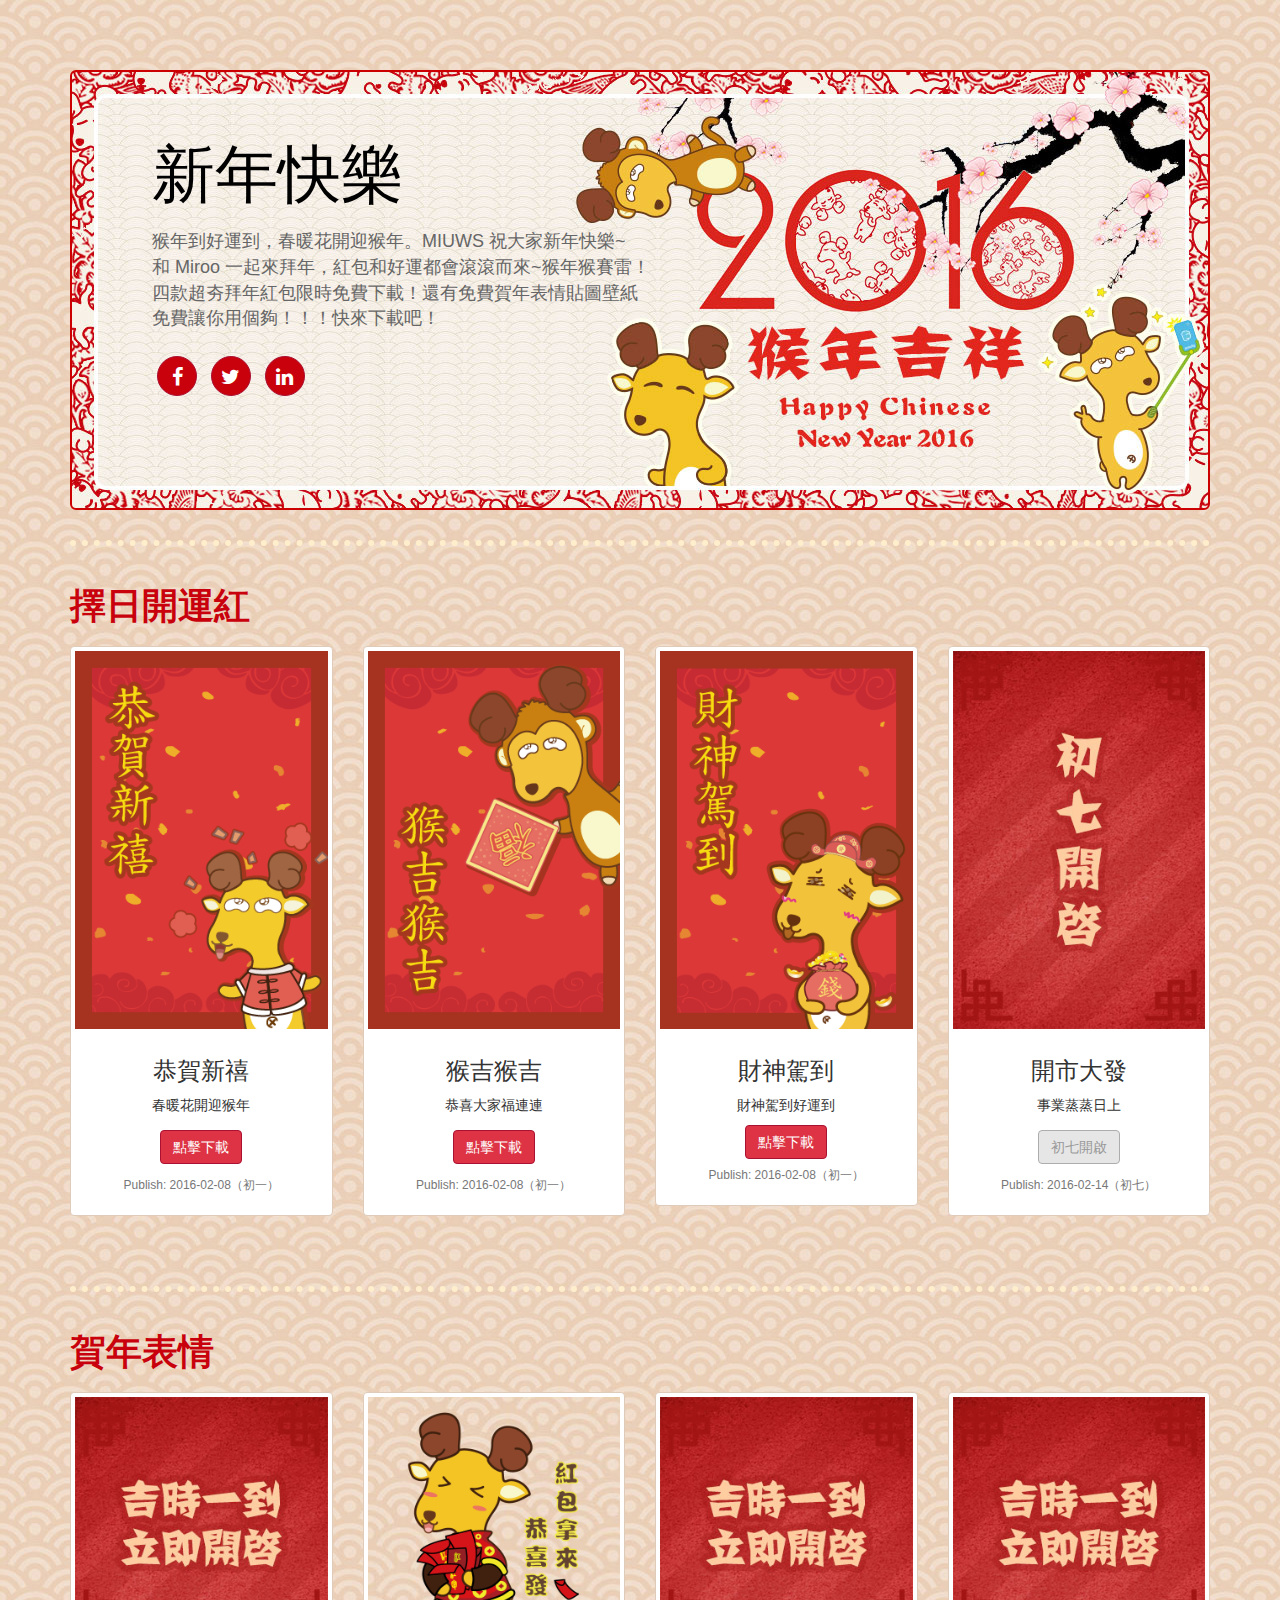
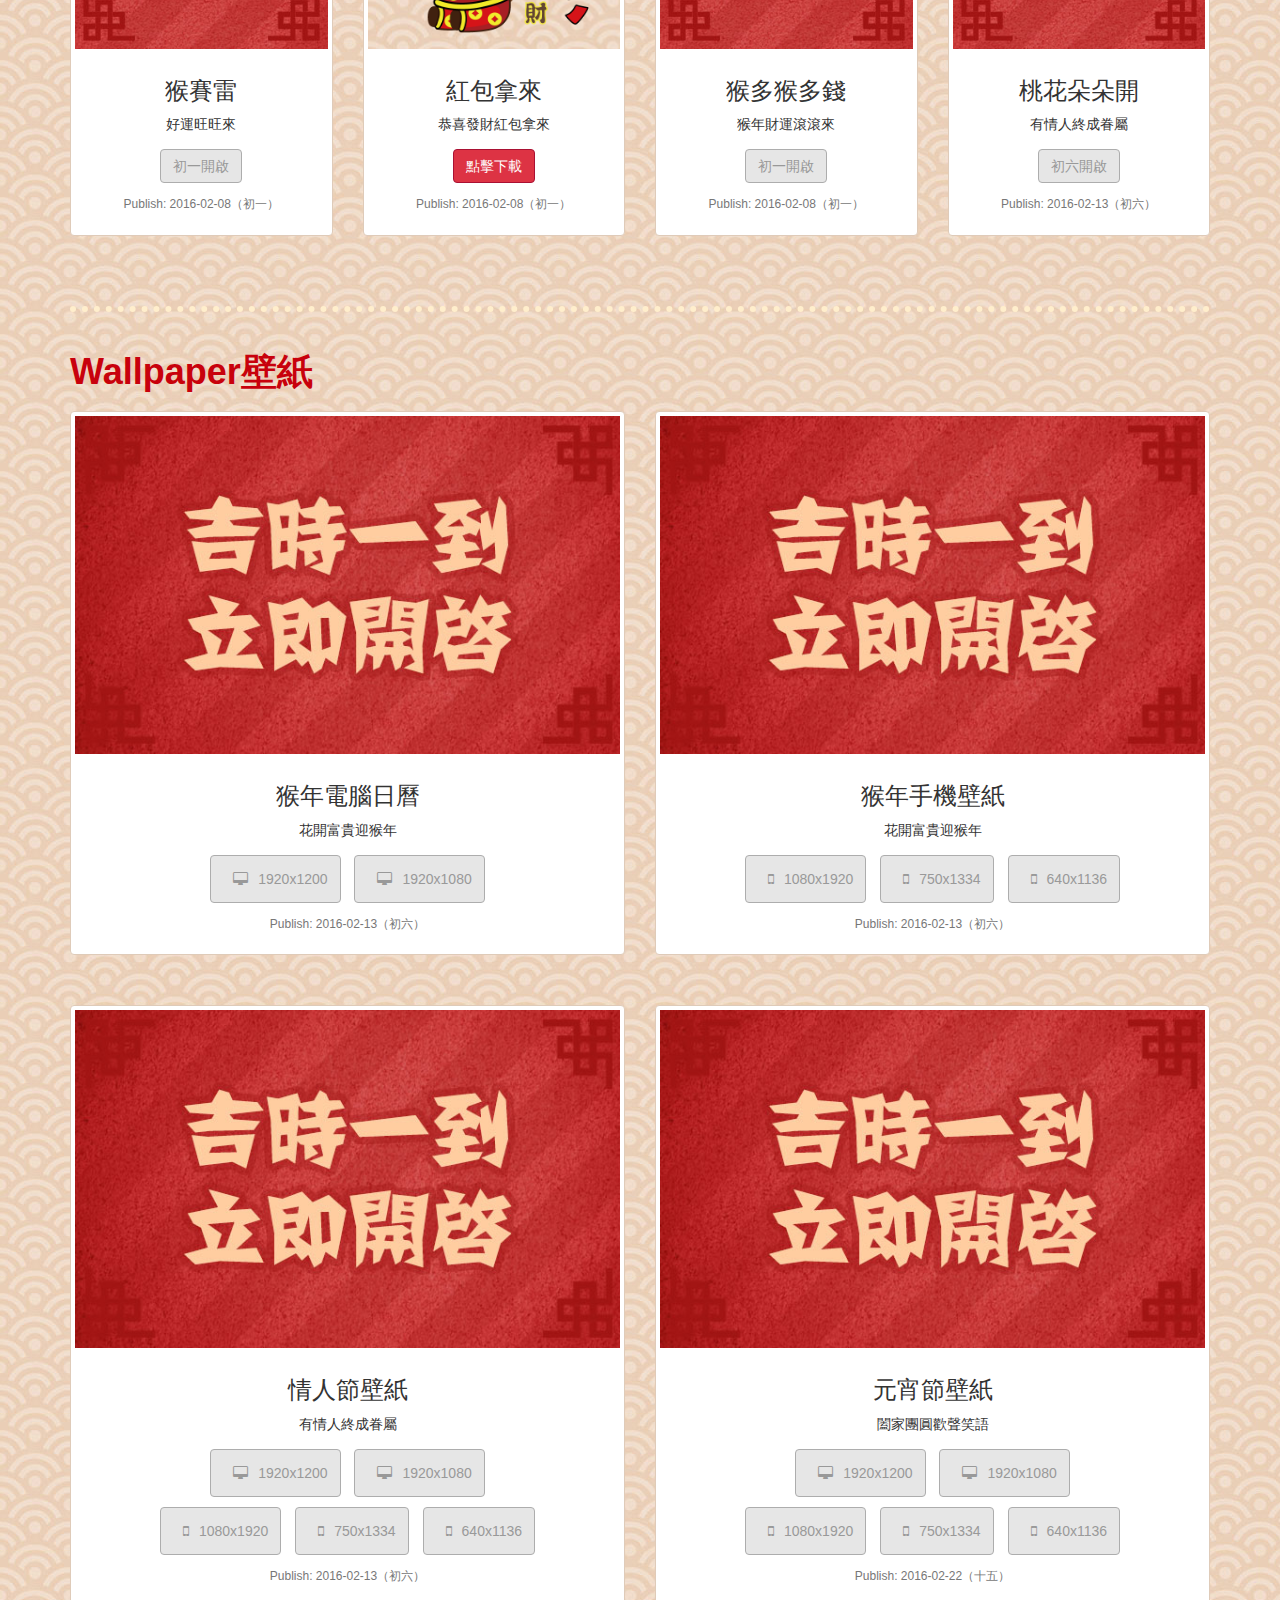
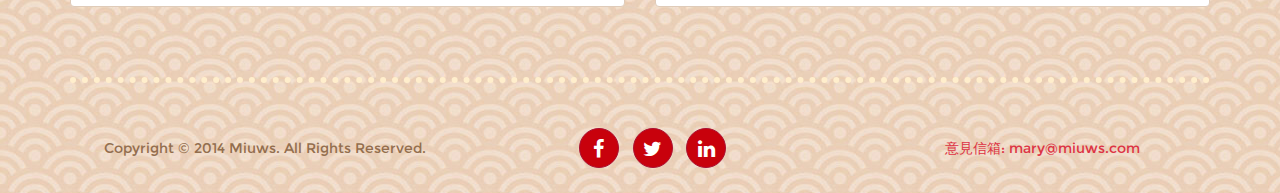
==== commit 0e7aa7b6: "上傳紅包拿來" ====
--- a/activity/ny-2016.html
+++ b/activity/ny-2016.html
@@ -84,7 +84,7 @@
         <div class="caption">
           <h3>財神駕到</h3>
           <p>財神駕到好運到</p>
-          <p><a href="ny-2016-img/csjd.png" class="btn btn-primary">點擊下載</a>
+          <p><span href="ny-2016-img/csjd.png" class="btn btn-primary">點擊下載</span>
           </p>
           <h6 class="text-muted">Publish: 2016-02-08（初一）</h6>
         </div>
@@ -130,12 +130,11 @@
       </div>
     </div>
     <div class="col-md-3 col-sm-6 hero-feature">
-      <div class="thumbnail"> <img src="ny-2016-img/300x300.jpg" alt="">
+      <div class="thumbnail"> <img style="background-image:url(ny-2016-img/b-300x300.jpg); background-repeat:no-repeat;" src="ny-2016-img/b-hbnl.png" alt="">
         <div class="caption">
           <h3>紅包拿來</h3>
           <p>恭喜發財紅包拿來</p>
-          <p> <a class="btn btn-default">初一開啟</a>
-          <!--<p><a href="#" class="btn btn-primary">點擊下載</a>-->
+          <p><a href="ny-2016-img/b-hbnl.png" class="btn btn-primary">點擊下載</a>
           </p>
           <h6 class="text-muted">Publish: 2016-02-08（初一）</h6>
         </div>
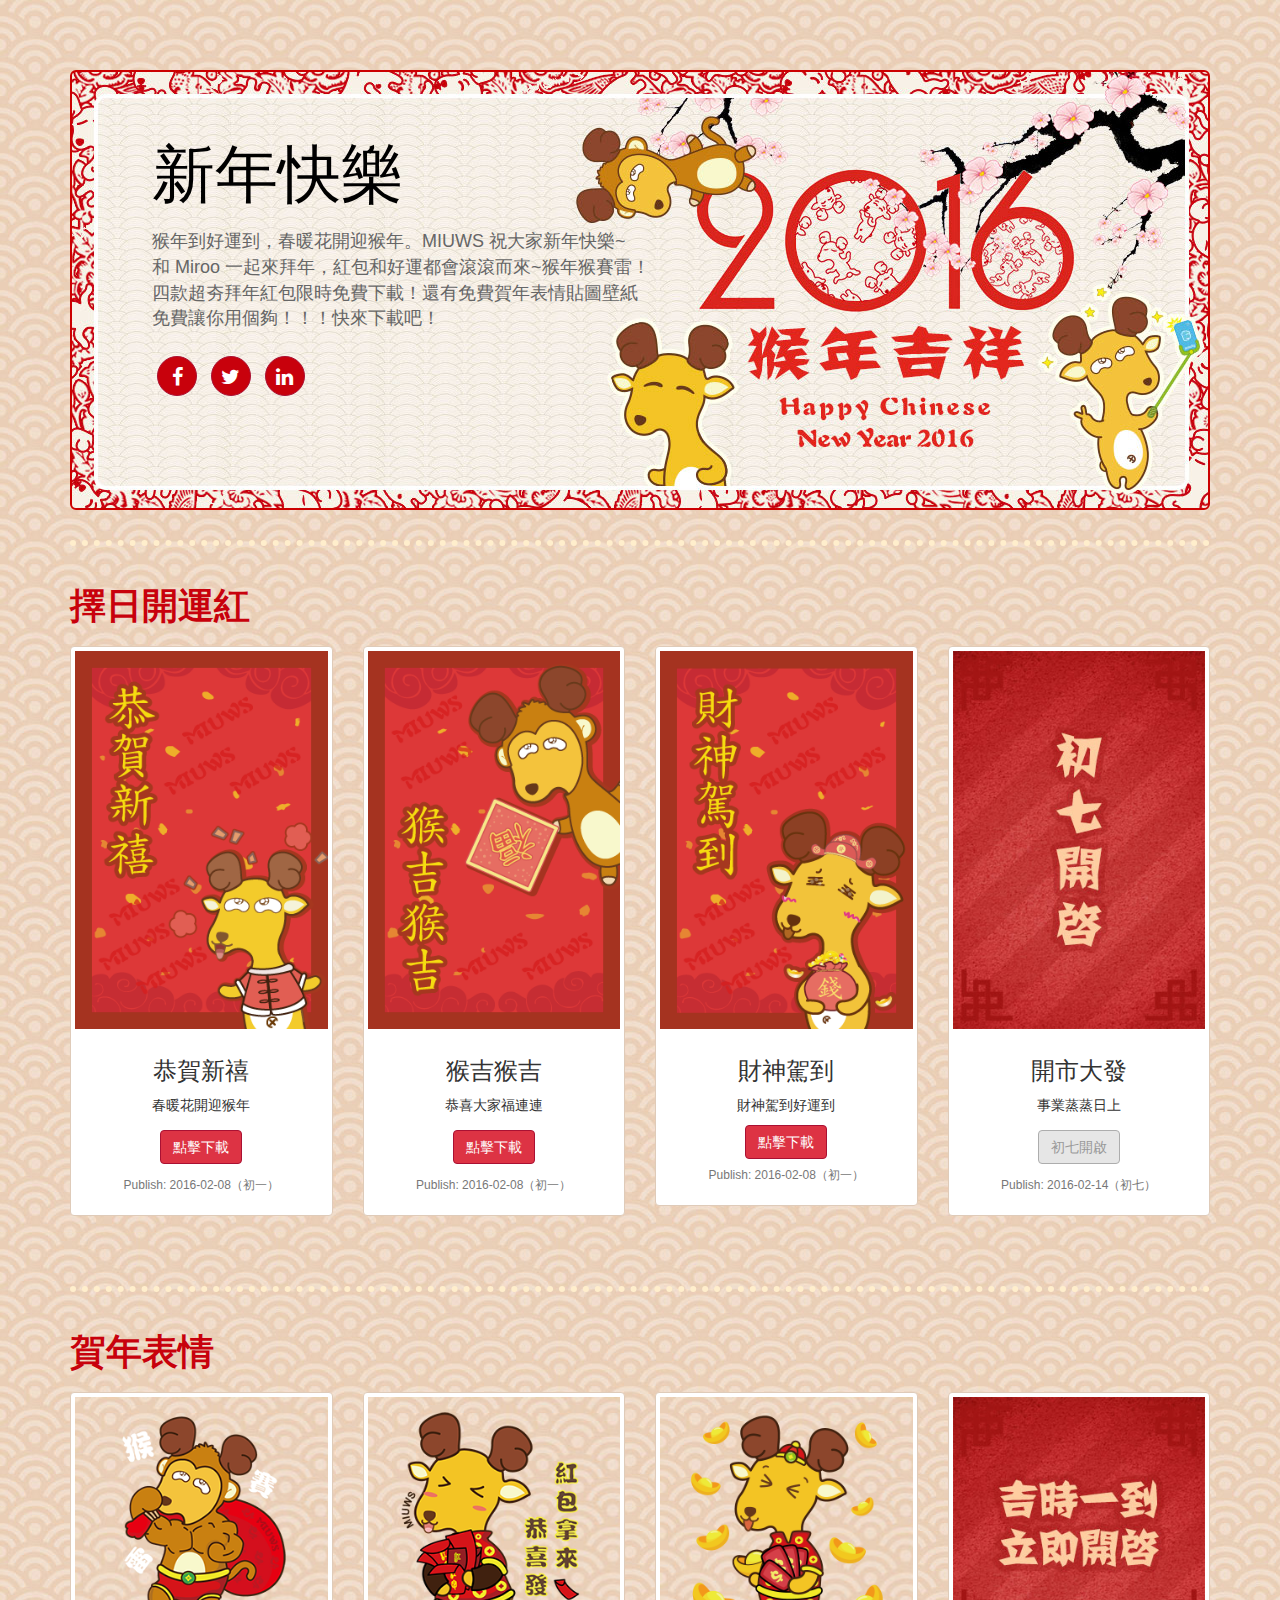
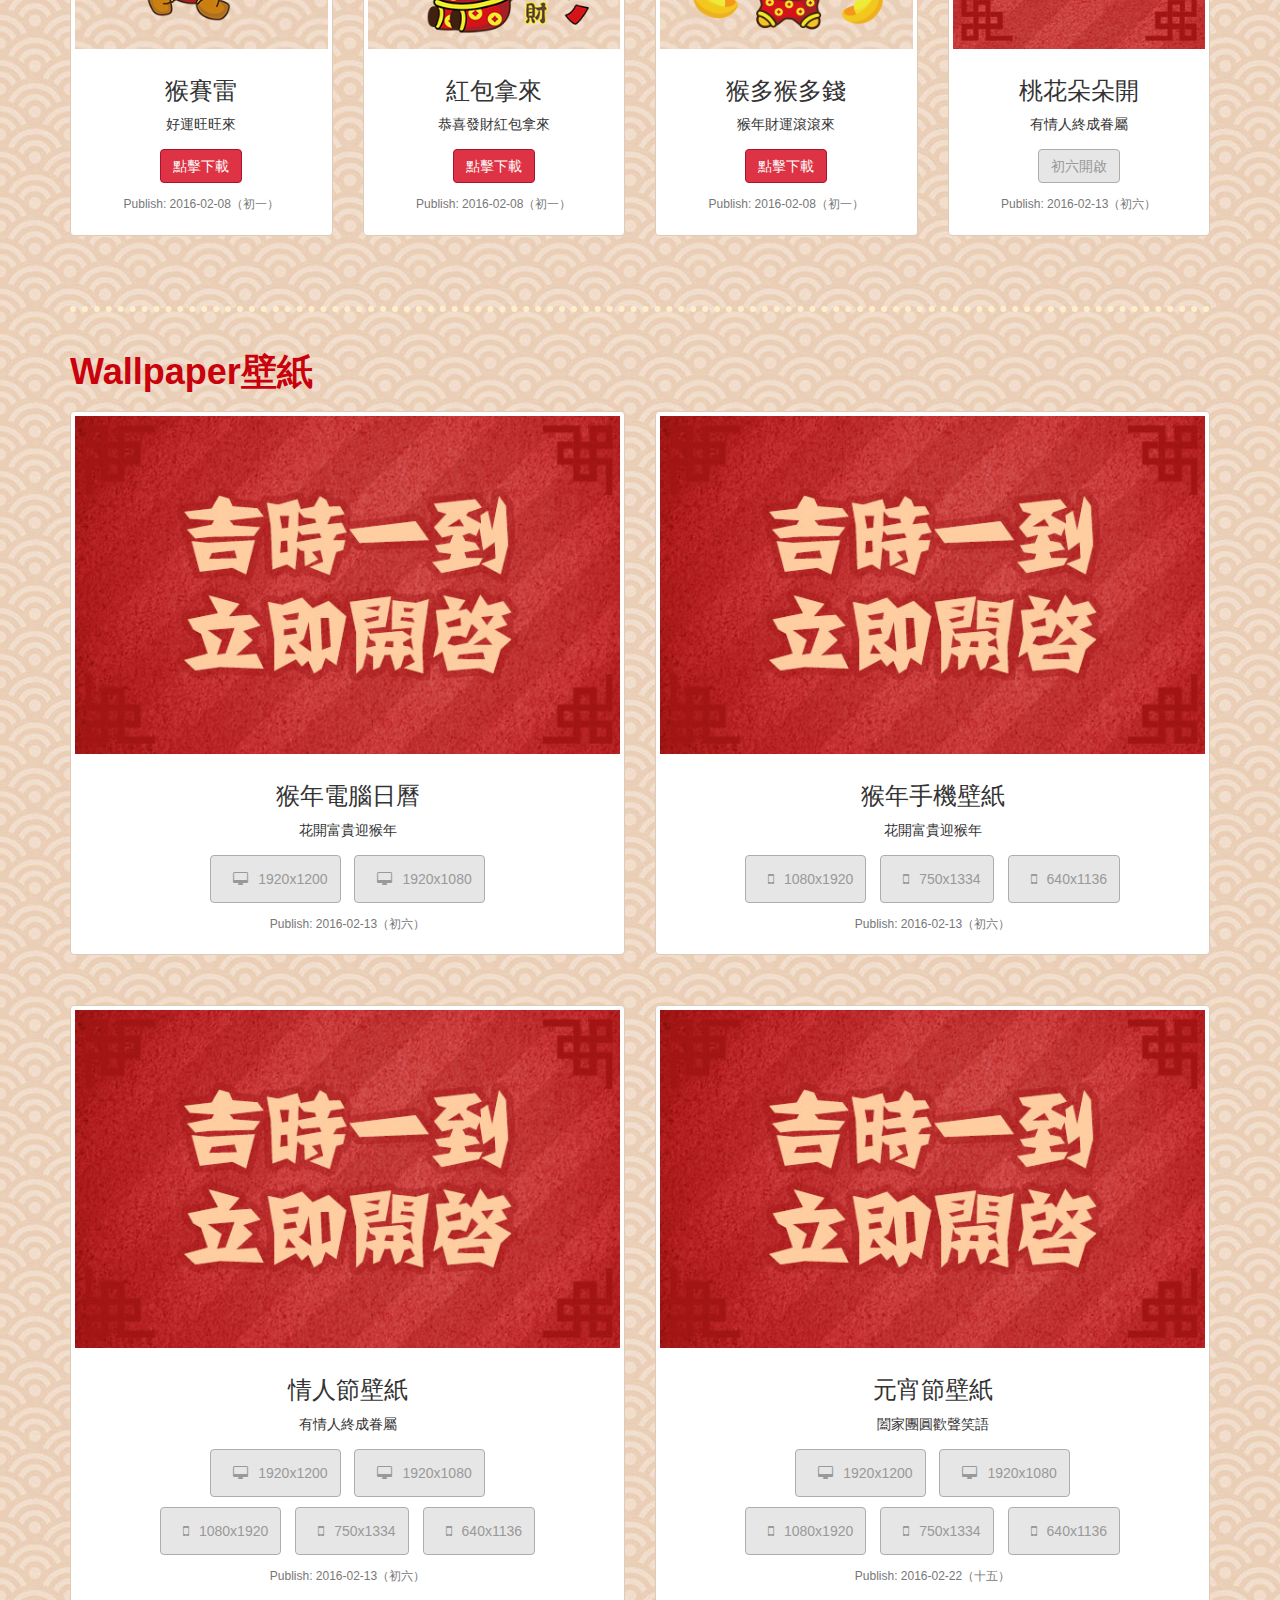
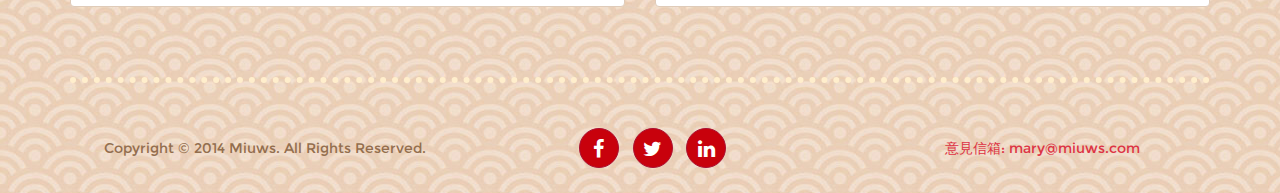
==== commit 939a91f5: "上傳好多好多錢" ====
--- a/activity/ny-2016.html
+++ b/activity/ny-2016.html
@@ -118,12 +118,11 @@
   <!-- Page Features -->
   <div class="row text-center">
     <div class="col-md-3 col-sm-6 hero-feature">
-      <div class="thumbnail"> <img src="ny-2016-img/300x300.jpg" alt="">
+      <div class="thumbnail"> <img style="background-image:url(ny-2016-img/b-300x300.jpg); background-repeat:no-repeat;" src="ny-2016-img/b-hsl.png" alt="">
         <div class="caption">
           <h3>猴賽雷</h3>
           <p>好運旺旺來</p>
-          <p> <a class="btn btn-default">初一開啟</a>
-          <!--<p><a href="#" class="btn btn-primary">點擊下載</a>-->
+          <p><a href="ny-2016-img/b-hsl.png" class="btn btn-primary">點擊下載</a>
           </p>
           <h6 class="text-muted">Publish: 2016-02-08（初一）</h6>
         </div>
@@ -141,12 +140,11 @@
       </div>
     </div>
     <div class="col-md-3 col-sm-6 hero-feature">
-      <div class="thumbnail"> <img src="ny-2016-img/300x300.jpg" alt="">
+      <div class="thumbnail"> <img style="background-image:url(ny-2016-img/b-300x300.jpg); background-repeat:no-repeat;" src="ny-2016-img/b-hdhdq.png" alt="">
         <div class="caption">
           <h3>猴多猴多錢</h3>
           <p>猴年財運滾滾來</p>
-          <p> <a class="btn btn-default">初一開啟</a>
-          <!--<p><a href="#" class="btn btn-primary">點擊下載</a>-->
+          <p><a href="ny-2016-img/b-hdhdq.png" class="btn btn-primary">點擊下載</a>
           </p>
           <h6 class="text-muted">Publish: 2016-02-08（初一）</h6>
         </div>
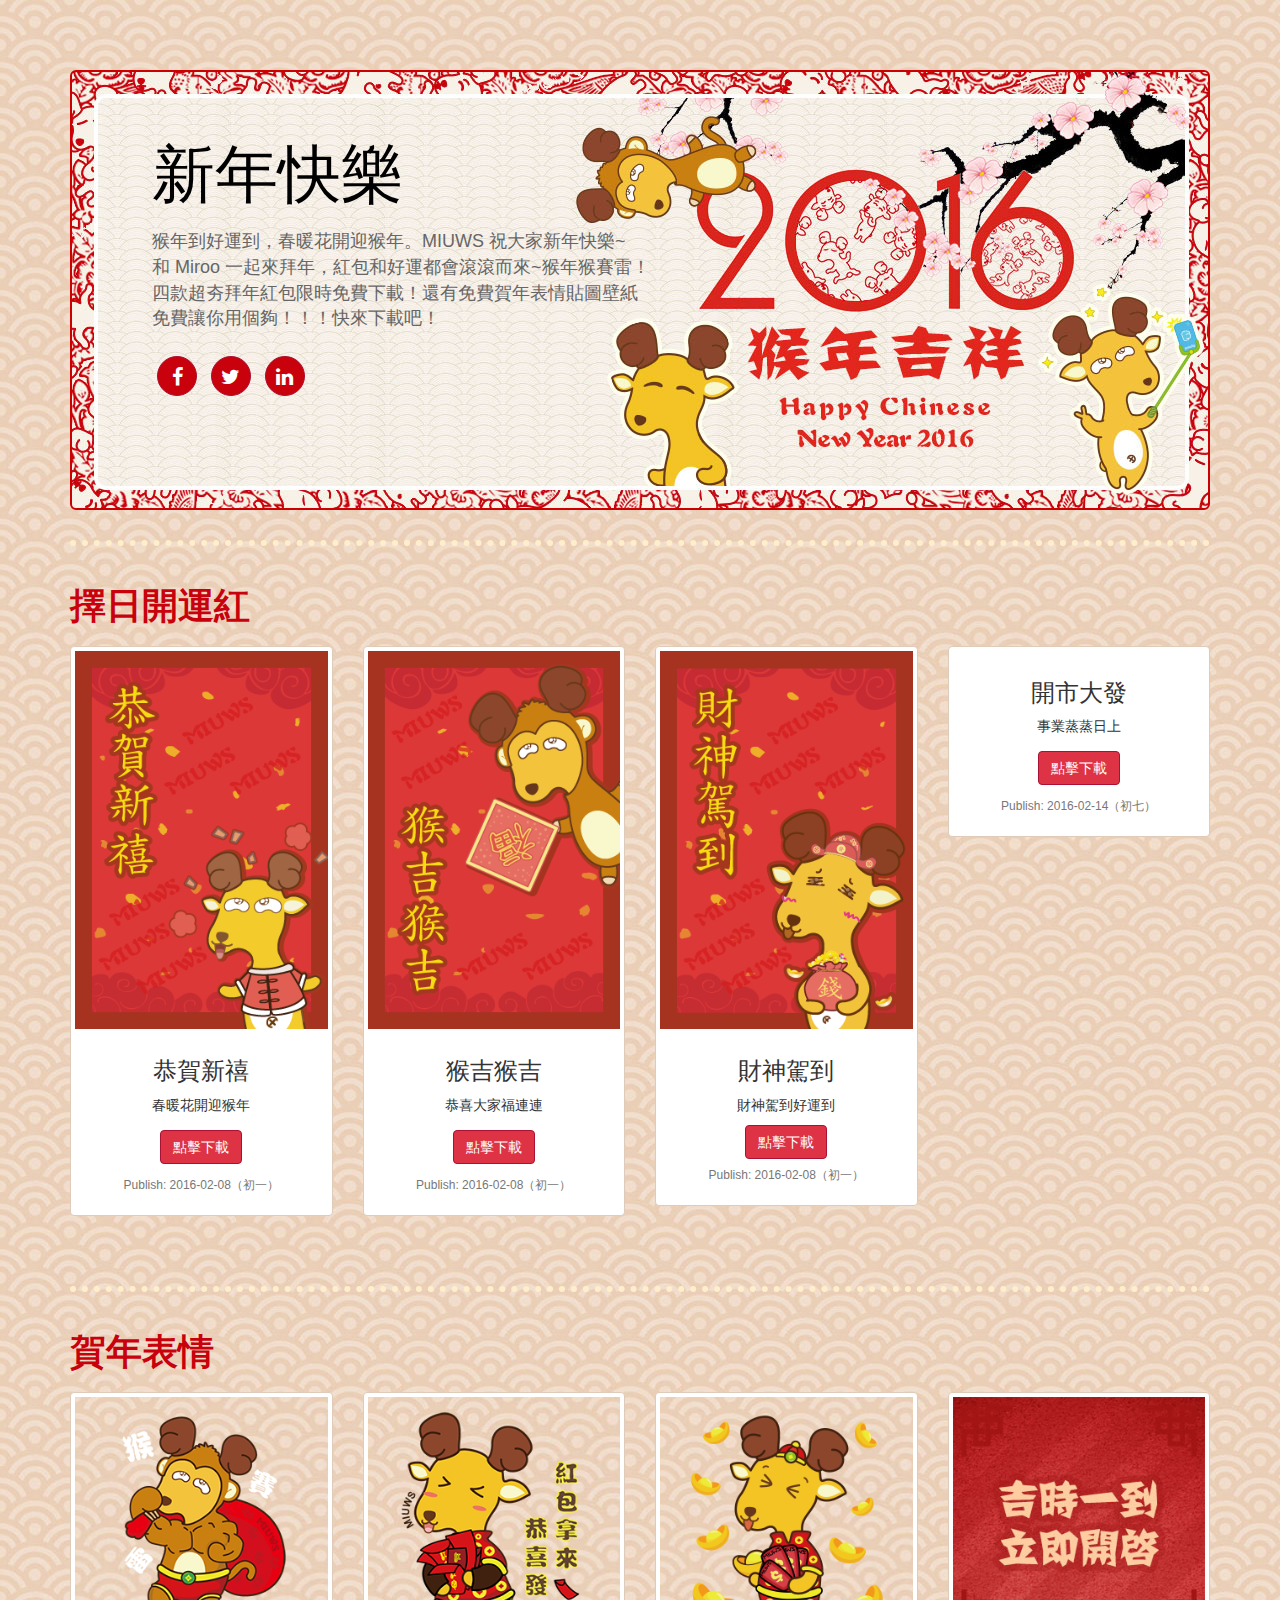
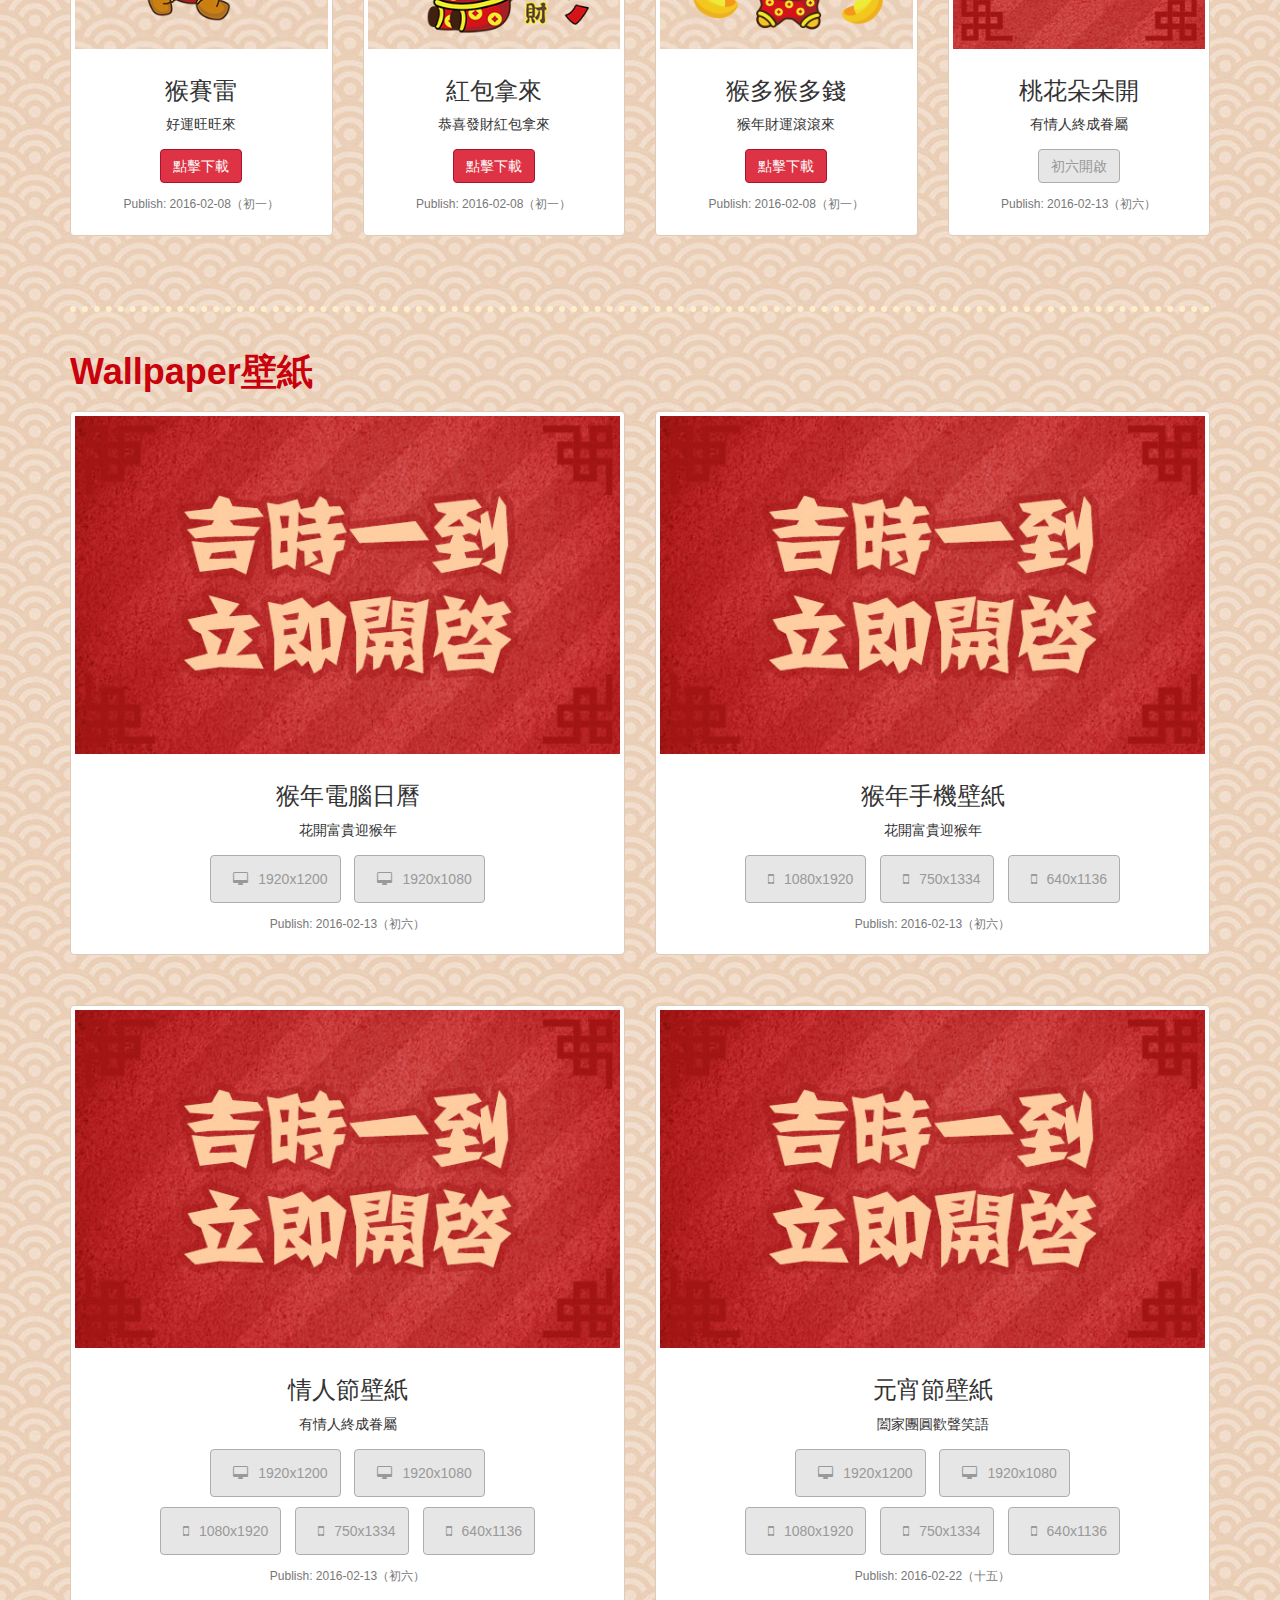
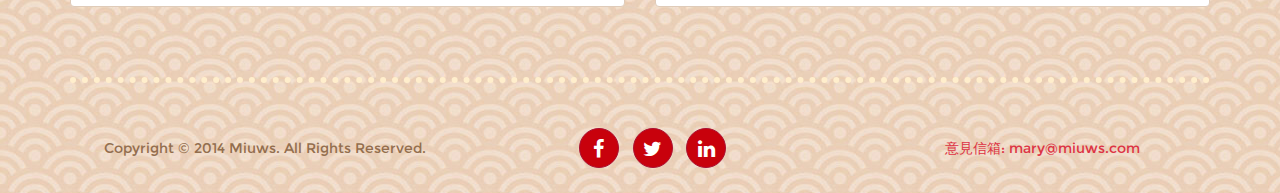
==== commit 6ad76c7b: "開放下載按鈕" ====
--- a/activity/ny-2016.html
+++ b/activity/ny-2016.html
@@ -40,7 +40,7 @@
     <br>四款超夯拜年紅包限時免費下載！還有免費賀年表情貼圖壁紙免費讓你用個夠！！！快來下載吧！
     </p>
     <ul class="list-inline social-buttons">
-      <li class="text-center"><a href="https://www.facebook.com/MIUWS-790879564378055"><i class="fa fa-facebook"></i></a> </li>
+      <li class="text-center"><a href="https://www.facebook.com/MiuwsFamily"><i class="fa fa-facebook"></i></a> </li>
       <li class="text-center"><a href="https://twitter.com/MiuwsFamily"><i class="fa fa-twitter"></i></a> </li>
       <li class="text-center"><a href="https://www.instagram.com/miuwsfamily/"><i class="fa fa-linkedin"></i></a> </li>
     </ul>
@@ -91,12 +91,11 @@
       </div>
     </div>
     <div class="col-md-3 col-sm-6 hero-feature">
-      <div class="thumbnail"> <img src="ny-2016-img/300x450-2.jpg" alt="">
+      <div class="thumbnail"> <img src="ny-2016-img/kmdf.png" alt="">
         <div class="caption">
           <h3>開市大發</h3>
           <p>事業蒸蒸日上</p>
-          <p> <a class="btn btn-default">初七開啟</a>
-          <!--<p><a href="#" class="btn btn-primary">點擊下載</a>-->
+          <p><a href="#" class="btn btn-primary">點擊下載</a>
           </p>
           <h6 class="text-muted">Publish: 2016-02-14（初七）</h6>
         </div>
@@ -255,7 +254,7 @@
         <div class="col-md-4"> <span class="copyright">Copyright &copy; 2014 Miuws. All Rights Reserved.</span> </div>
         <div class="col-md-4">
           <ul class="list-inline social-buttons">
-            <li><a href="https://www.facebook.com/MIUWS-790879564378055"><i class="fa fa-facebook"></i></a> </li>
+            <li><a href="https://www.facebook.com/MiuwsFamily"><i class="fa fa-facebook"></i></a> </li>
             <li><a href="https://twitter.com/MiuwsFamily"><i class="fa fa-twitter"></i></a> </li>
             <li><a href="https://www.instagram.com/miuwsfamily/"><i class="fa fa-linkedin"></i></a> </li>
           </ul>
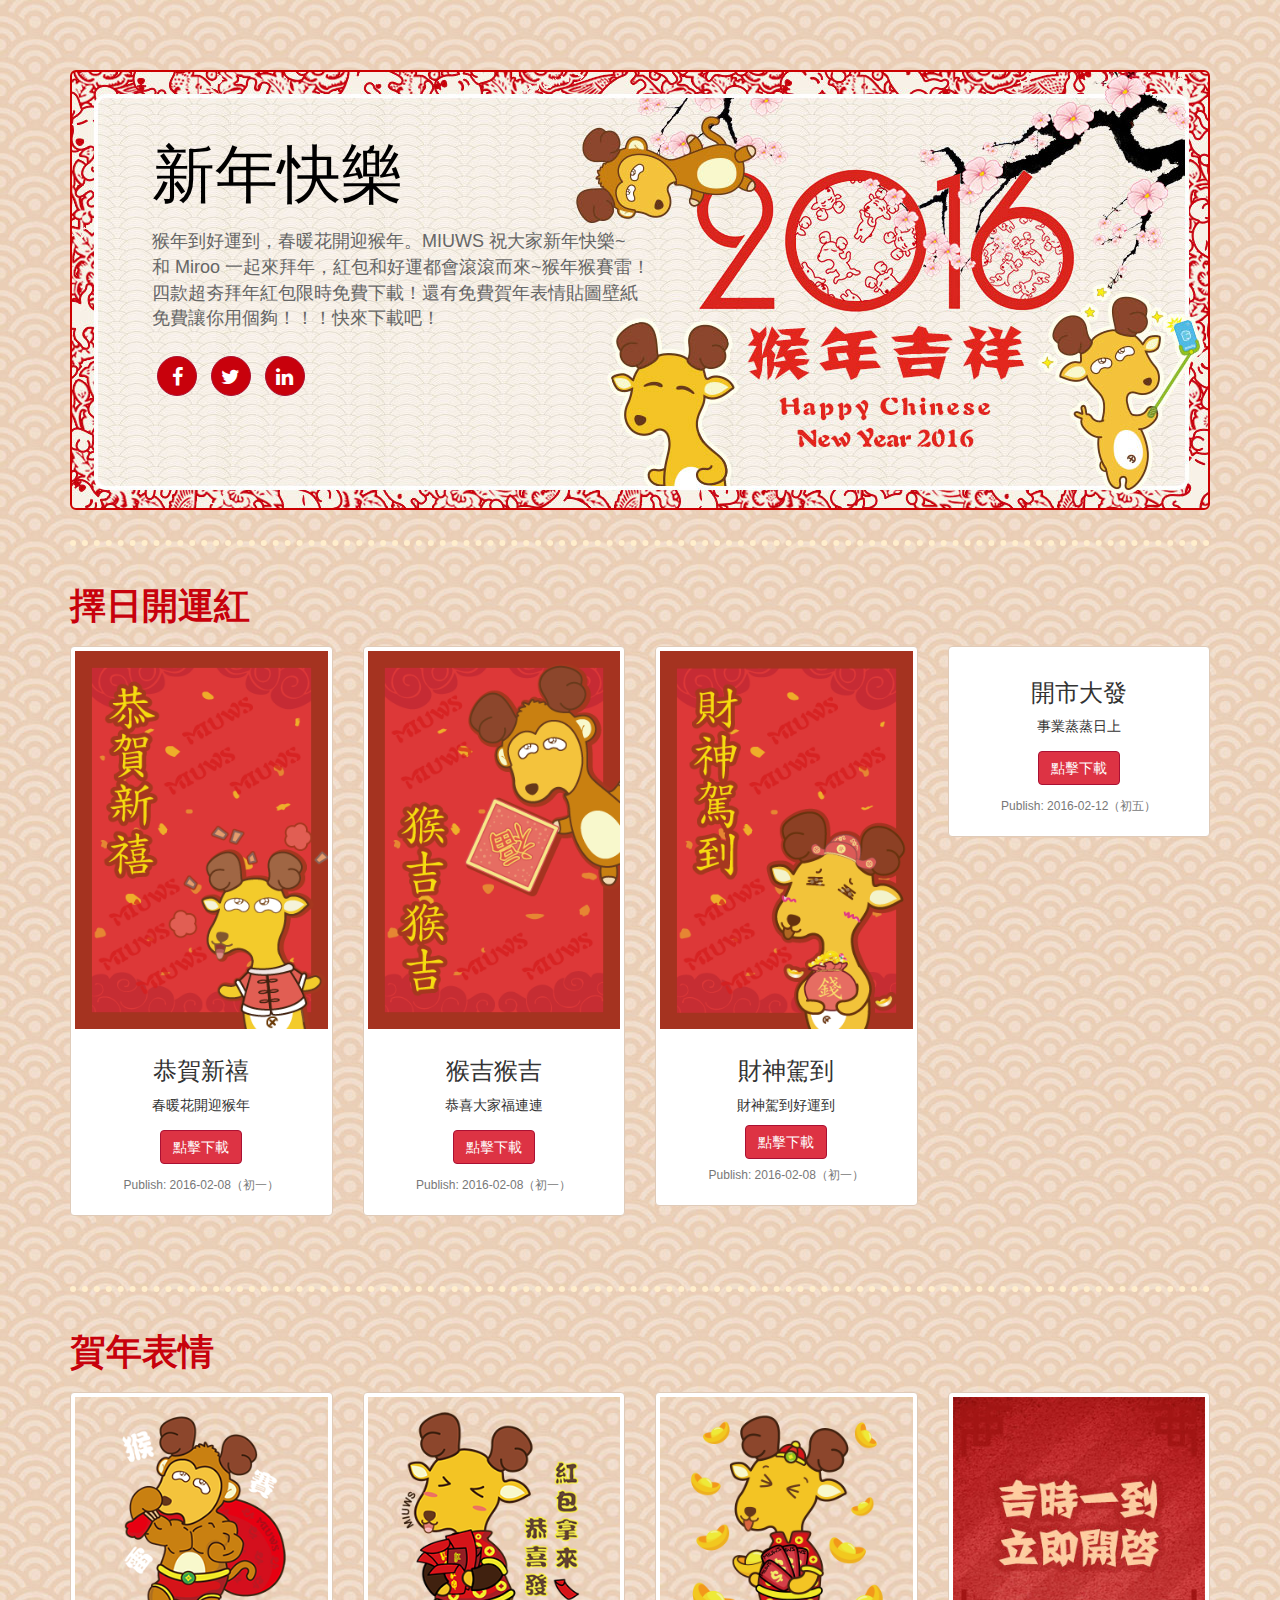
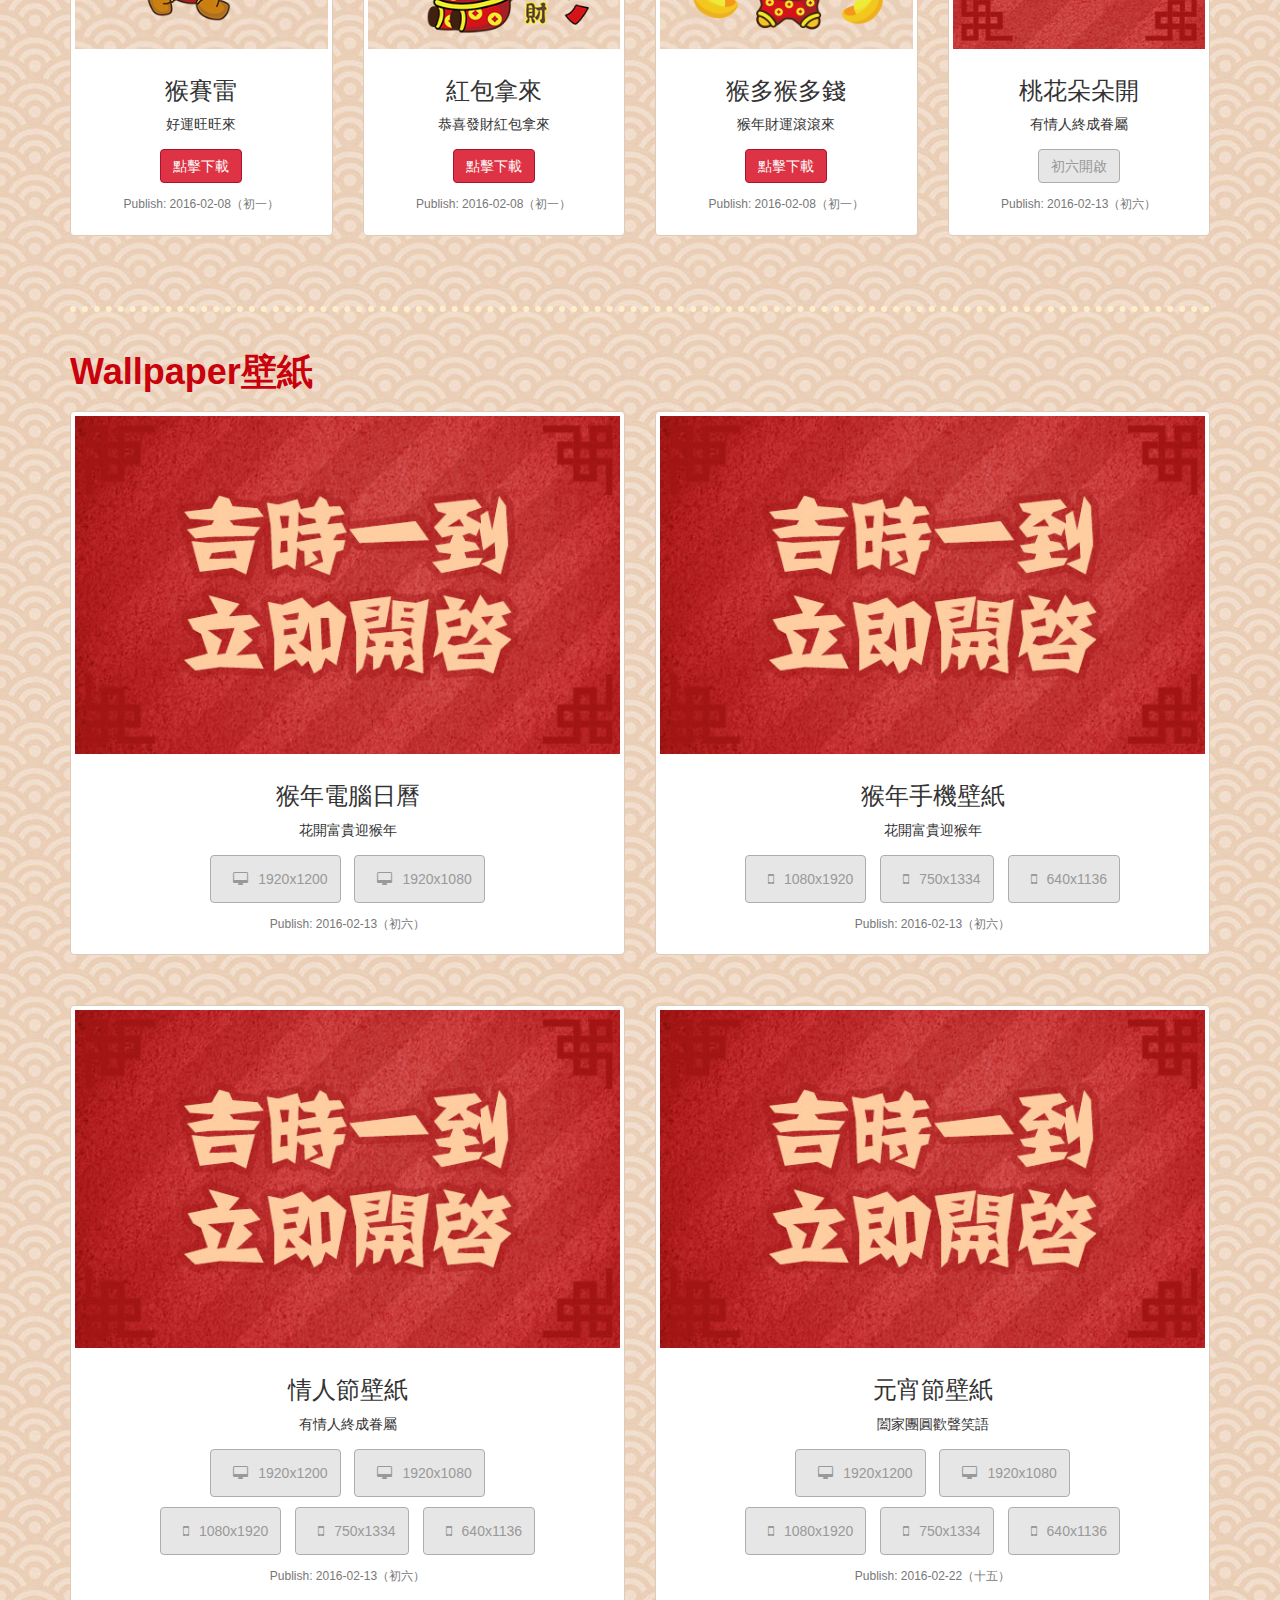
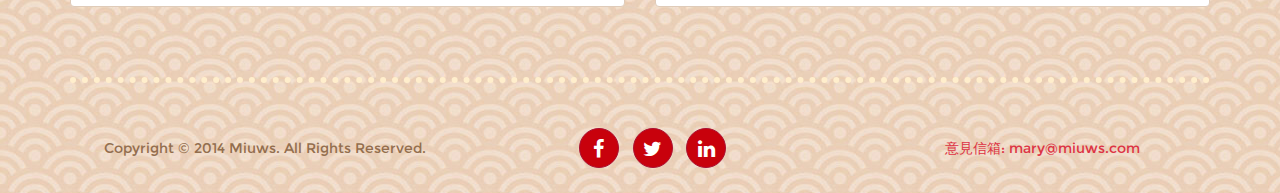
==== commit 553f068f: "改為初五" ====
--- a/activity/ny-2016.html
+++ b/activity/ny-2016.html
@@ -95,9 +95,9 @@
         <div class="caption">
           <h3>開市大發</h3>
           <p>事業蒸蒸日上</p>
-          <p><a href="#" class="btn btn-primary">點擊下載</a>
-          </p>
-          <h6 class="text-muted">Publish: 2016-02-14（初七）</h6>
+          <p><a href="ny-2016-img/kmdf.png" class="btn btn-primary">點擊下載</a>
+          </p>
+          <h6 class="text-muted">Publish: 2016-02-12（初五）</h6>
         </div>
       </div>
     </div>
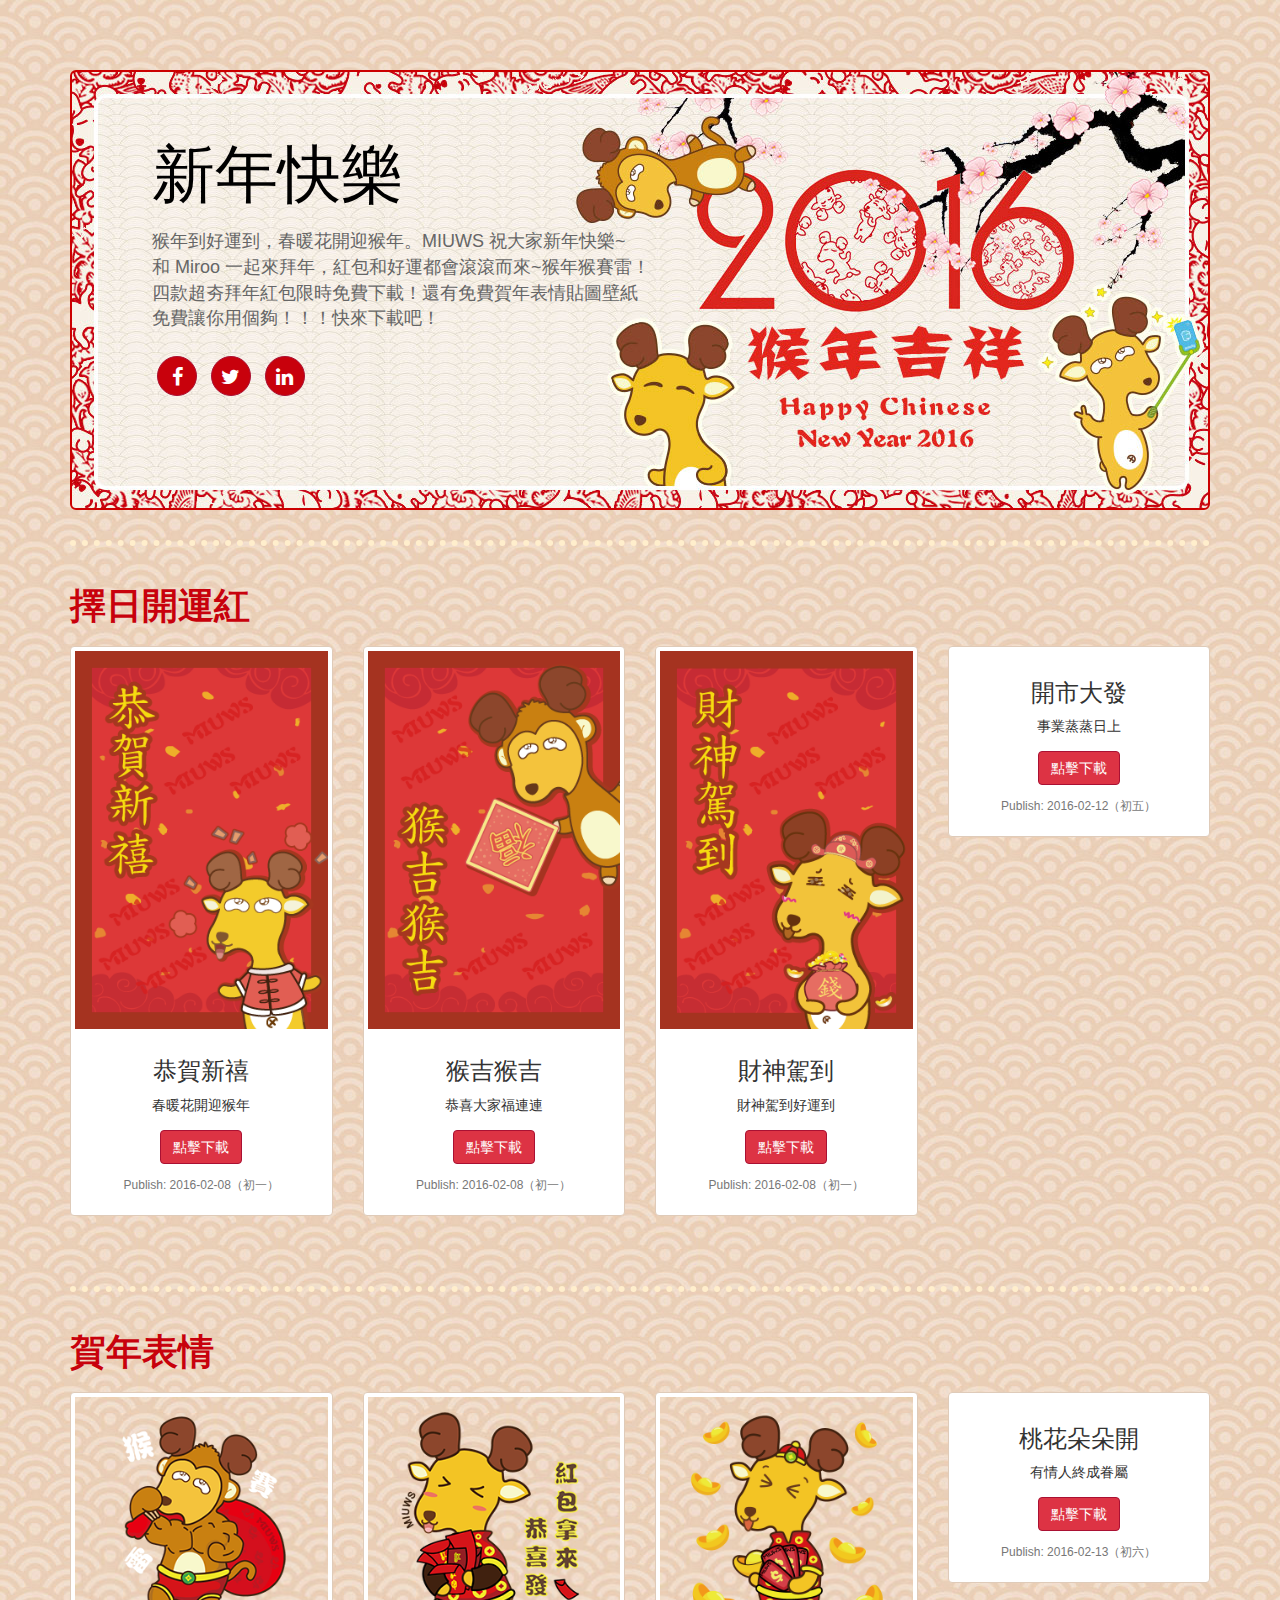
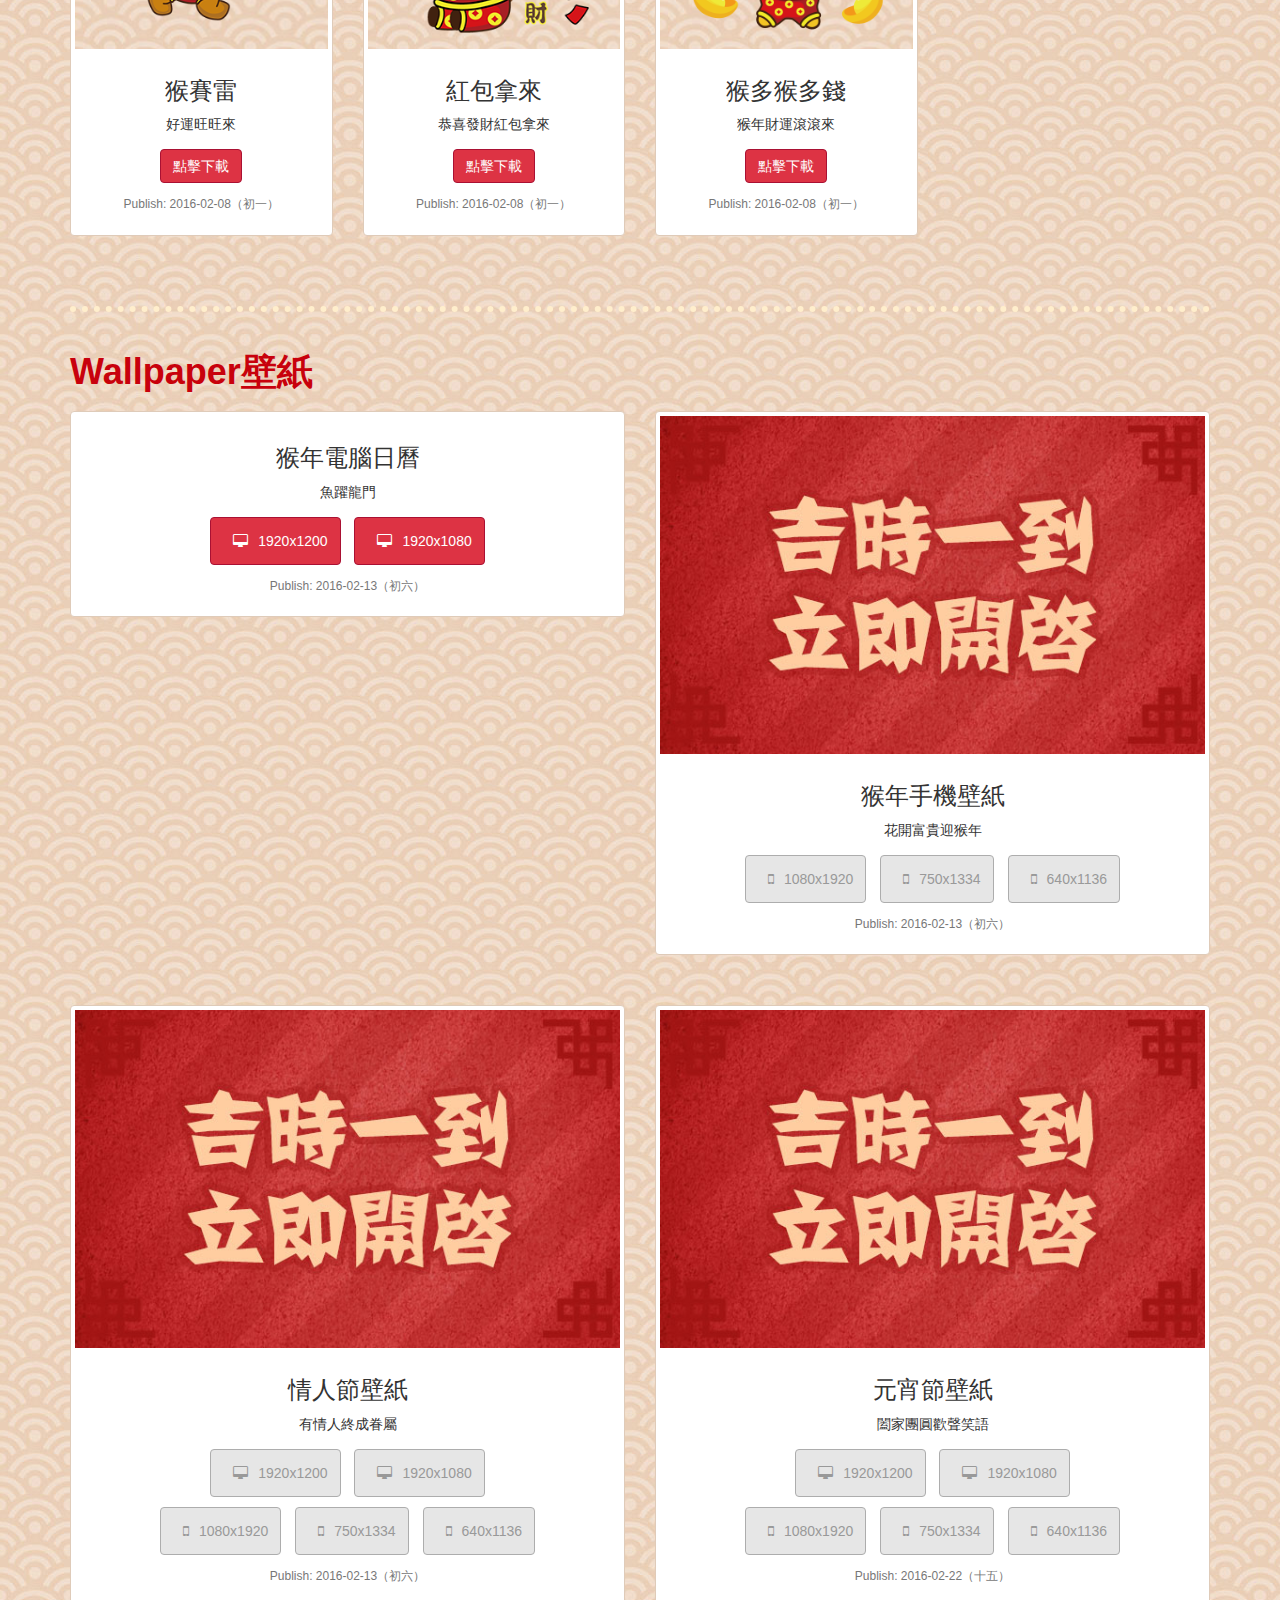
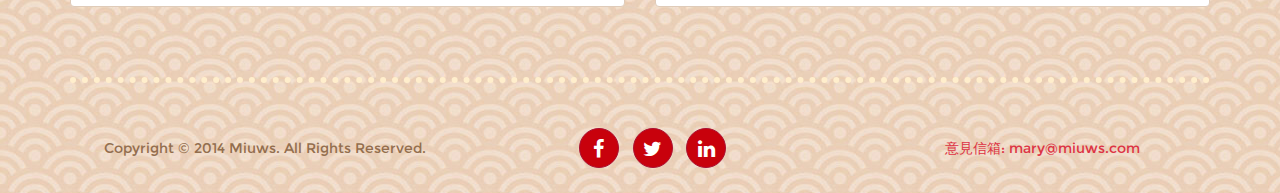
==== commit 158c5e0e: "改挑花朵朵開的底紋" ====
--- a/activity/ny-2016.html
+++ b/activity/ny-2016.html
@@ -84,7 +84,7 @@
         <div class="caption">
           <h3>財神駕到</h3>
           <p>財神駕到好運到</p>
-          <p><span href="ny-2016-img/csjd.png" class="btn btn-primary">點擊下載</span>
+          <p><a href="ny-2016-img/csjd.png" class="btn btn-primary">點擊下載</a>
           </p>
           <h6 class="text-muted">Publish: 2016-02-08（初一）</h6>
         </div>
@@ -150,12 +150,12 @@
       </div>
     </div>
     <div class="col-md-3 col-sm-6 hero-feature">
-      <div class="thumbnail"> <img src="ny-2016-img/300x300.jpg" alt="">
+      <div class="thumbnail"> <img style="background-image:url(ny-2016-img/b-300x300.jpg); background-repeat:no-repeat;" src="ny-2016-img/b-thddk.png" alt="">
+      <!-- <div class="thumbnail"> <img src="ny-2016-img/b-thddk.png" alt=""> -->
         <div class="caption">
           <h3>桃花朵朵開</h3>
           <p>有情人終成眷屬</p>
-          <p> <a class="btn btn-default">初六開啟</a>
-          <!--<p><a href="#" class="btn btn-primary">點擊下載</a>-->
+          <p><a href="ny-2016-img/b-thddk.png" class="btn btn-primary">點擊下載</a>
           </p>
           <h6 class="text-muted">Publish: 2016-02-13（初六）</h6>
         </div>
@@ -177,13 +177,13 @@
   <!-- Page Features -->
   <div class="row text-center">
     <div class="col-sm-6 hero-feature">
-      <div class="thumbnail"> <img src="ny-2016-img/580x360.jpg" alt="">
+      <div class="thumbnail"> <img src="ny-2016-img/c-yylm.jpg" alt="">
         <div class="caption">
           <h3>猴年電腦日曆</h3>
-          <p>花開富貴迎猴年</p>
-          <p>
-          	<a class="btn btn-default"><i class="fa fa-desktop"></i>1920x1200</a><!-- primary -->
-          	<a class="btn btn-default"><i class="fa fa-desktop"></i>1920x1080</a>
+          <p>魚躍龍門</p>
+          <p>
+          	<a href="ny-2016-img/c-yylm1920x1200.jpg" class="btn btn-primary"><i class="fa fa-desktop"></i>1920x1200</a><!-- primary -->
+          	<a href="ny-2016-img/c-yylm1920x1080.jpg" class="btn btn-primary"><i class="fa fa-desktop"></i>1920x1080</a>
           </p>
           <h6 class="text-muted">Publish: 2016-02-13（初六）</h6>
         </div>
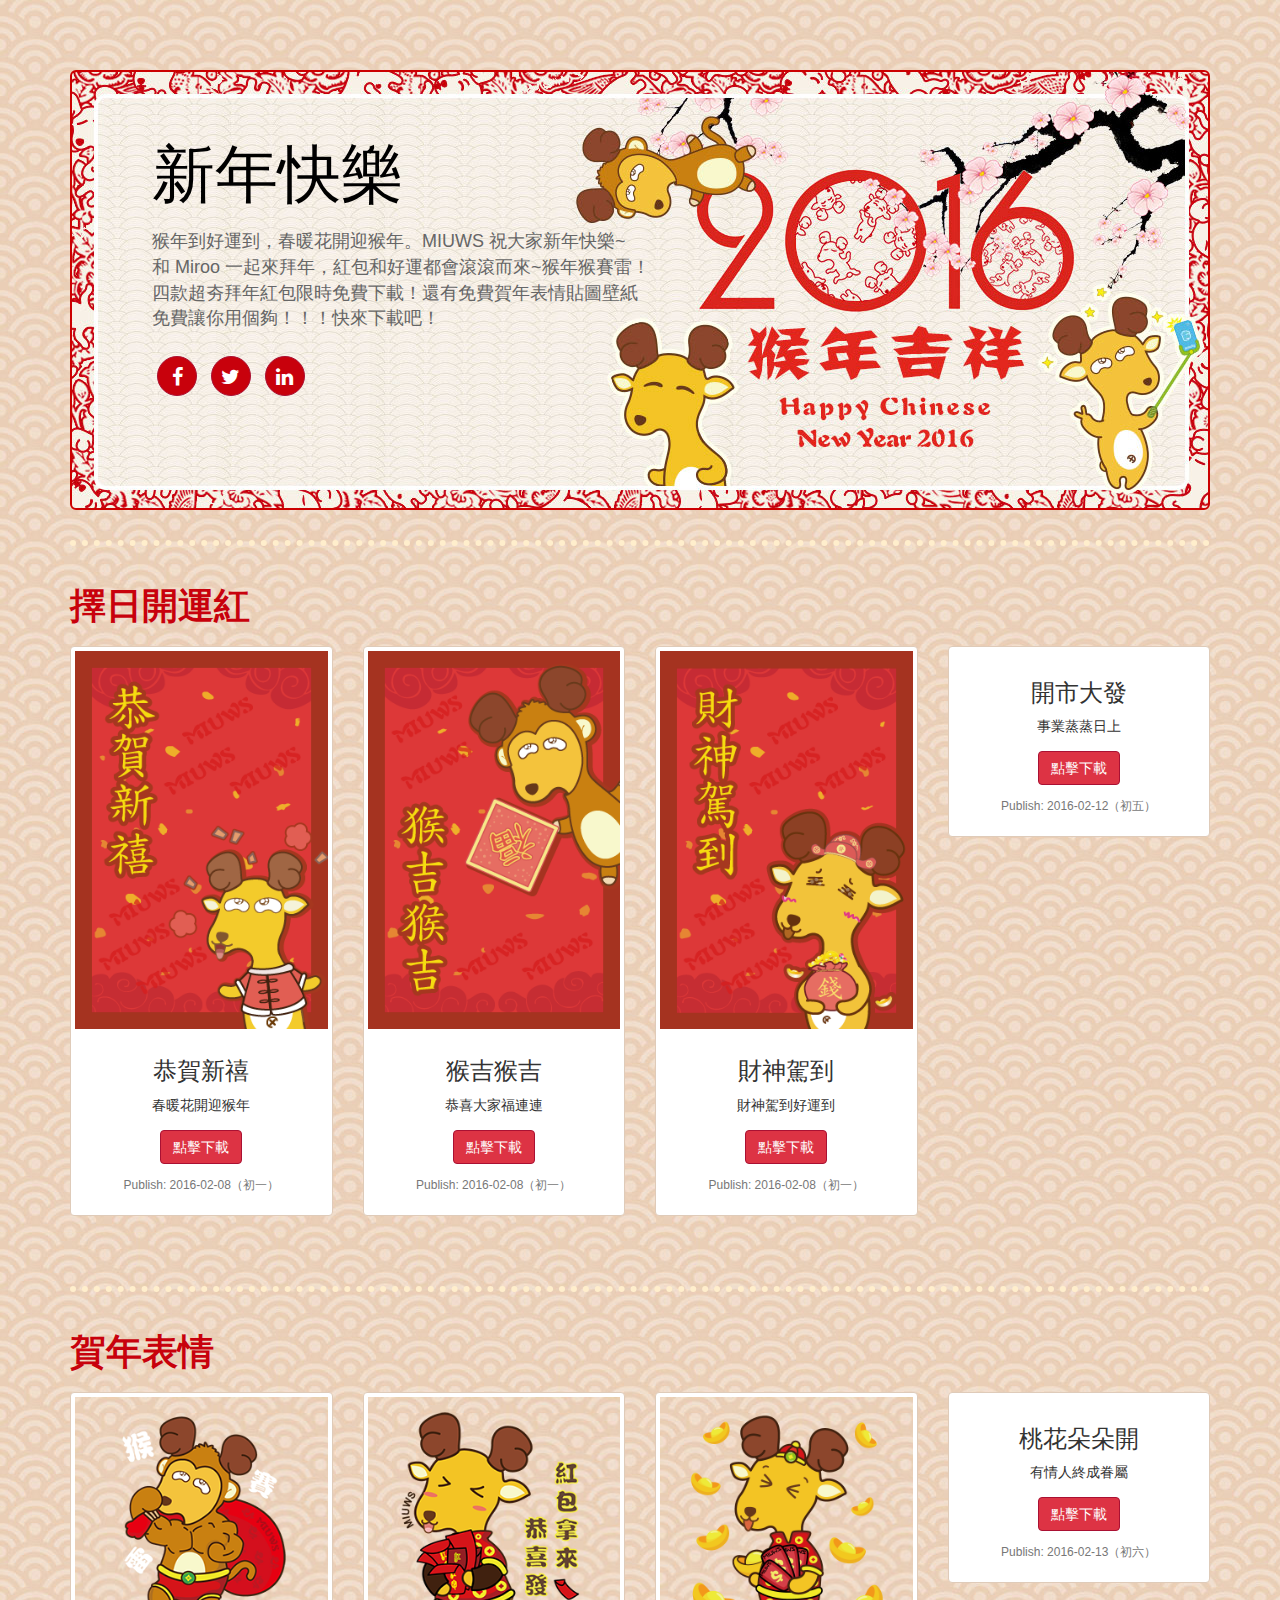
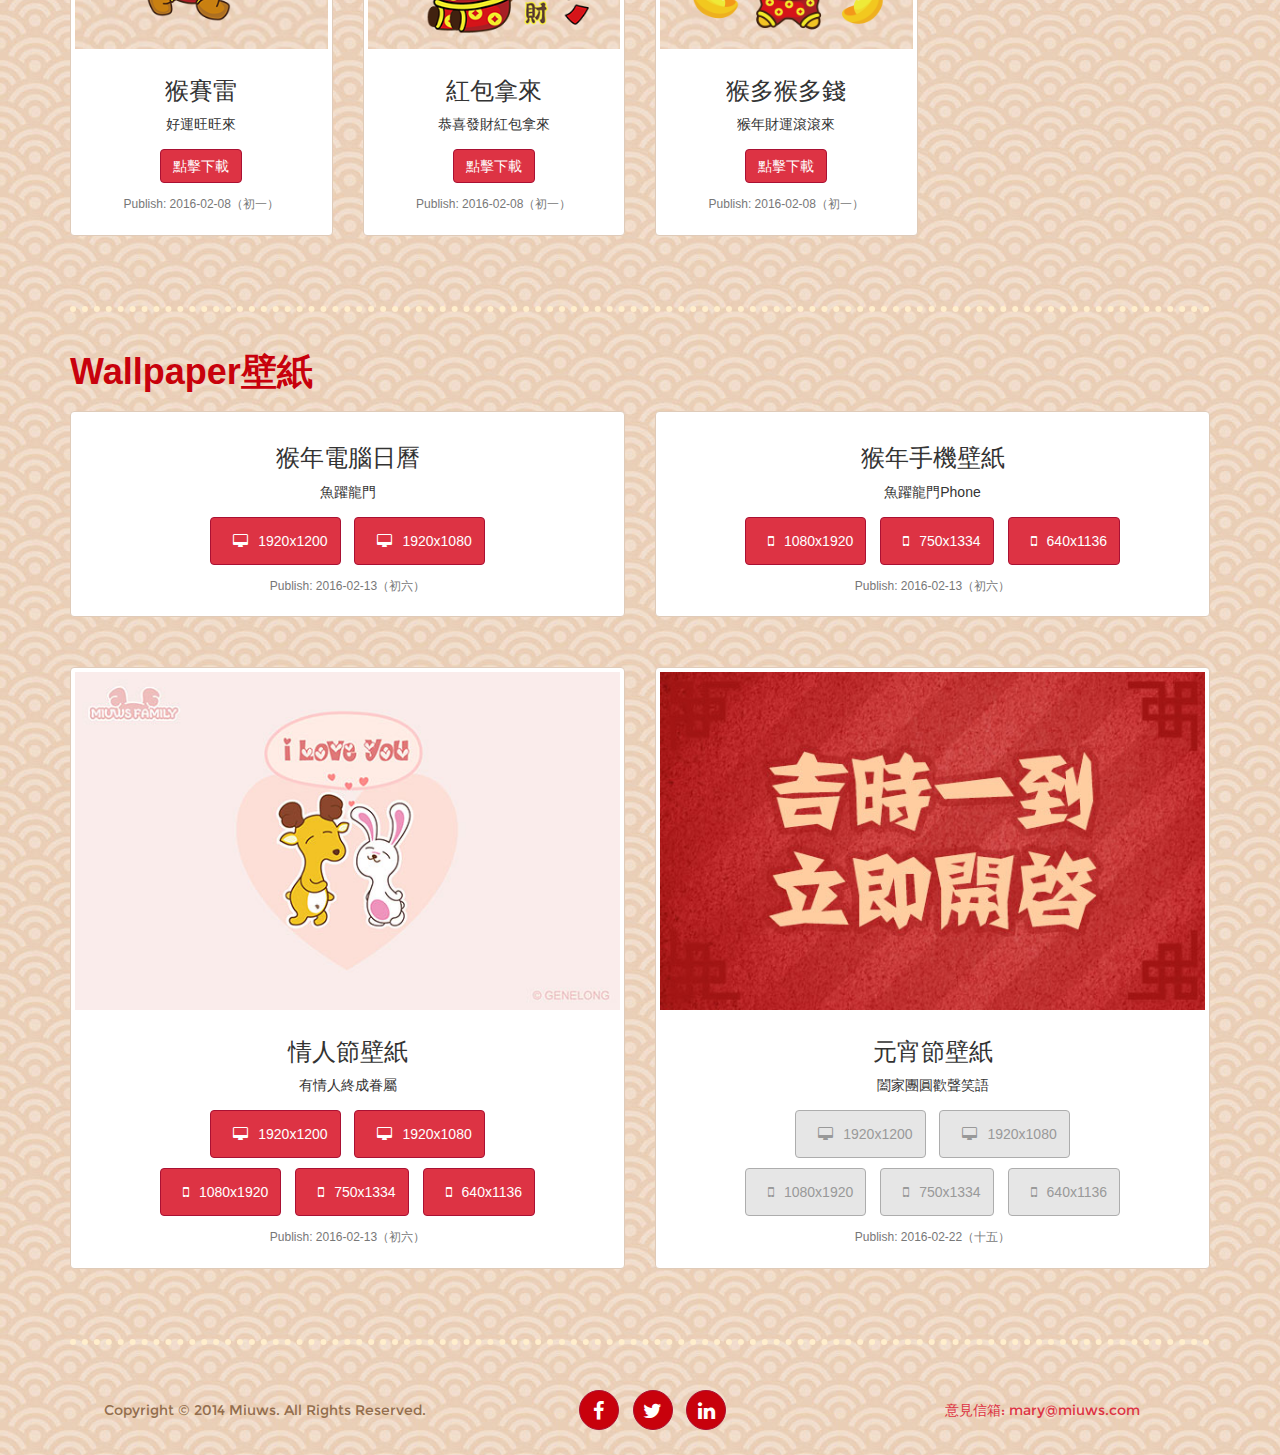
==== commit 59665c24: "上傳情人節" ====
--- a/activity/ny-2016.html
+++ b/activity/ny-2016.html
@@ -183,43 +183,43 @@
           <p>魚躍龍門</p>
           <p>
           	<a href="ny-2016-img/c-yylm1920x1200.jpg" class="btn btn-primary"><i class="fa fa-desktop"></i>1920x1200</a><!-- primary -->
-          	<a href="ny-2016-img/c-yylm1920x1080.jpg" class="btn btn-primary"><i class="fa fa-desktop"></i>1920x1080</a>
-          </p>
-          <h6 class="text-muted">Publish: 2016-02-13（初六）</h6>
-        </div>
-      </div>
-    </div>
-    <div class="col-sm-6 hero-feature">
-      <div class="thumbnail"> <img src="ny-2016-img/580x360.jpg" alt="">
+          	<a href="ny-2016-img/c-yylm1920x1080.jpg" class="btn btn-primary"><i class="fa fa-desktop"></i>1920x1080</a><!-- desktop -->
+          </p>
+          <h6 class="text-muted">Publish: 2016-02-13（初六）</h6>
+        </div>
+      </div>
+    </div>
+    <div class="col-sm-6 hero-feature">
+      <div class="thumbnail"> <img src="ny-2016-img/c-yylm-phone.jpg" alt="">
         <div class="caption">
           <h3>猴年手機壁紙</h3>
-          <p>花開富貴迎猴年</p>
-          <p>
-            <a class="btn btn-default"><i class="fa fa-mobile-phone"></i>1080x1920</a>
-            <a class="btn btn-default"><i class="fa fa-mobile-phone"></i>750x1334</a>
-            <a class="btn btn-default"><i class="fa fa-mobile-phone"></i>640x1136</a>
-          </p>
-          <h6 class="text-muted">Publish: 2016-02-13（初六）</h6>
-        </div>
-      </div>
-    </div>
-  </div>
-  <!-- /.row -->
-  
-  <!-- Page Features -->
-  <div class="row text-center">
-    <div class="col-sm-6 hero-feature">
-      <div class="thumbnail"> <img src="ny-2016-img/580x360.jpg" alt="">
+          <p>魚躍龍門Phone</p>
+          <p>
+            <a href="ny-2016-img/c-yylm-phone1920x1080.jpg" class="btn btn-primary"><i class="fa fa-mobile-phone"></i>1080x1920</a>
+            <a href="ny-2016-img/c-yylm-phone750x1334.png" class="btn btn-primary"><i class="fa fa-mobile-phone"></i>750x1334</a>
+            <a href="ny-2016-img/c-yylm-phone640x1136.png" class="btn btn-primary"><i class="fa fa-mobile-phone"></i>640x1136</a>
+          </p>
+          <h6 class="text-muted">Publish: 2016-02-13（初六）</h6>
+        </div>
+      </div>
+    </div>
+  </div>
+  <!-- /.row -->
+  
+  <!-- Page Features -->
+  <div class="row text-center">
+    <div class="col-sm-6 hero-feature">
+      <div class="thumbnail"> <img src="ny-2016-img/c-qrj.jpg" alt="">
         <div class="caption">
           <h3>情人節壁紙</h3>
           <p>有情人終成眷屬</p>
           <p>
-          	<a class="btn btn-default"><i class="fa fa-desktop"></i>1920x1200</a>
-          	<a class="btn btn-default"><i class="fa fa-desktop"></i>1920x1080</a>
+          	<a href="ny-2016-img/c-qrj1920x1200.png.jpg" class="btn btn-primary"><i class="fa fa-desktop"></i>1920x1200</a>
+          	<a href="ny-2016-img/c-qrj1920x1080.png" class="btn btn-primary"><i class="fa fa-desktop"></i>1920x1080</a>
             <br>
-            <a class="btn btn-default"><i class="fa fa-mobile-phone"></i>1080x1920</a>
-            <a class="btn btn-default"><i class="fa fa-mobile-phone"></i>750x1334</a>
-            <a class="btn btn-default"><i class="fa fa-mobile-phone"></i>640x1136</a>
+            <a href="ny-2016-img/c-qrj-phone1080x1920.png" class="btn btn-primary"><i class="fa fa-mobile-phone"></i>1080x1920</a>
+            <a href="ny-2016-img/c-qrj-phone750x1334.png" class="btn btn-primary"><i class="fa fa-mobile-phone"></i>750x1334</a>
+            <a href="ny-2016-img/c-qrj-phone640x1136.png" class="btn btn-primary"><i class="fa fa-mobile-phone"></i>640x1136</a>
           </p>
           <h6 class="text-muted">Publish: 2016-02-13（初六）</h6>
         </div>
